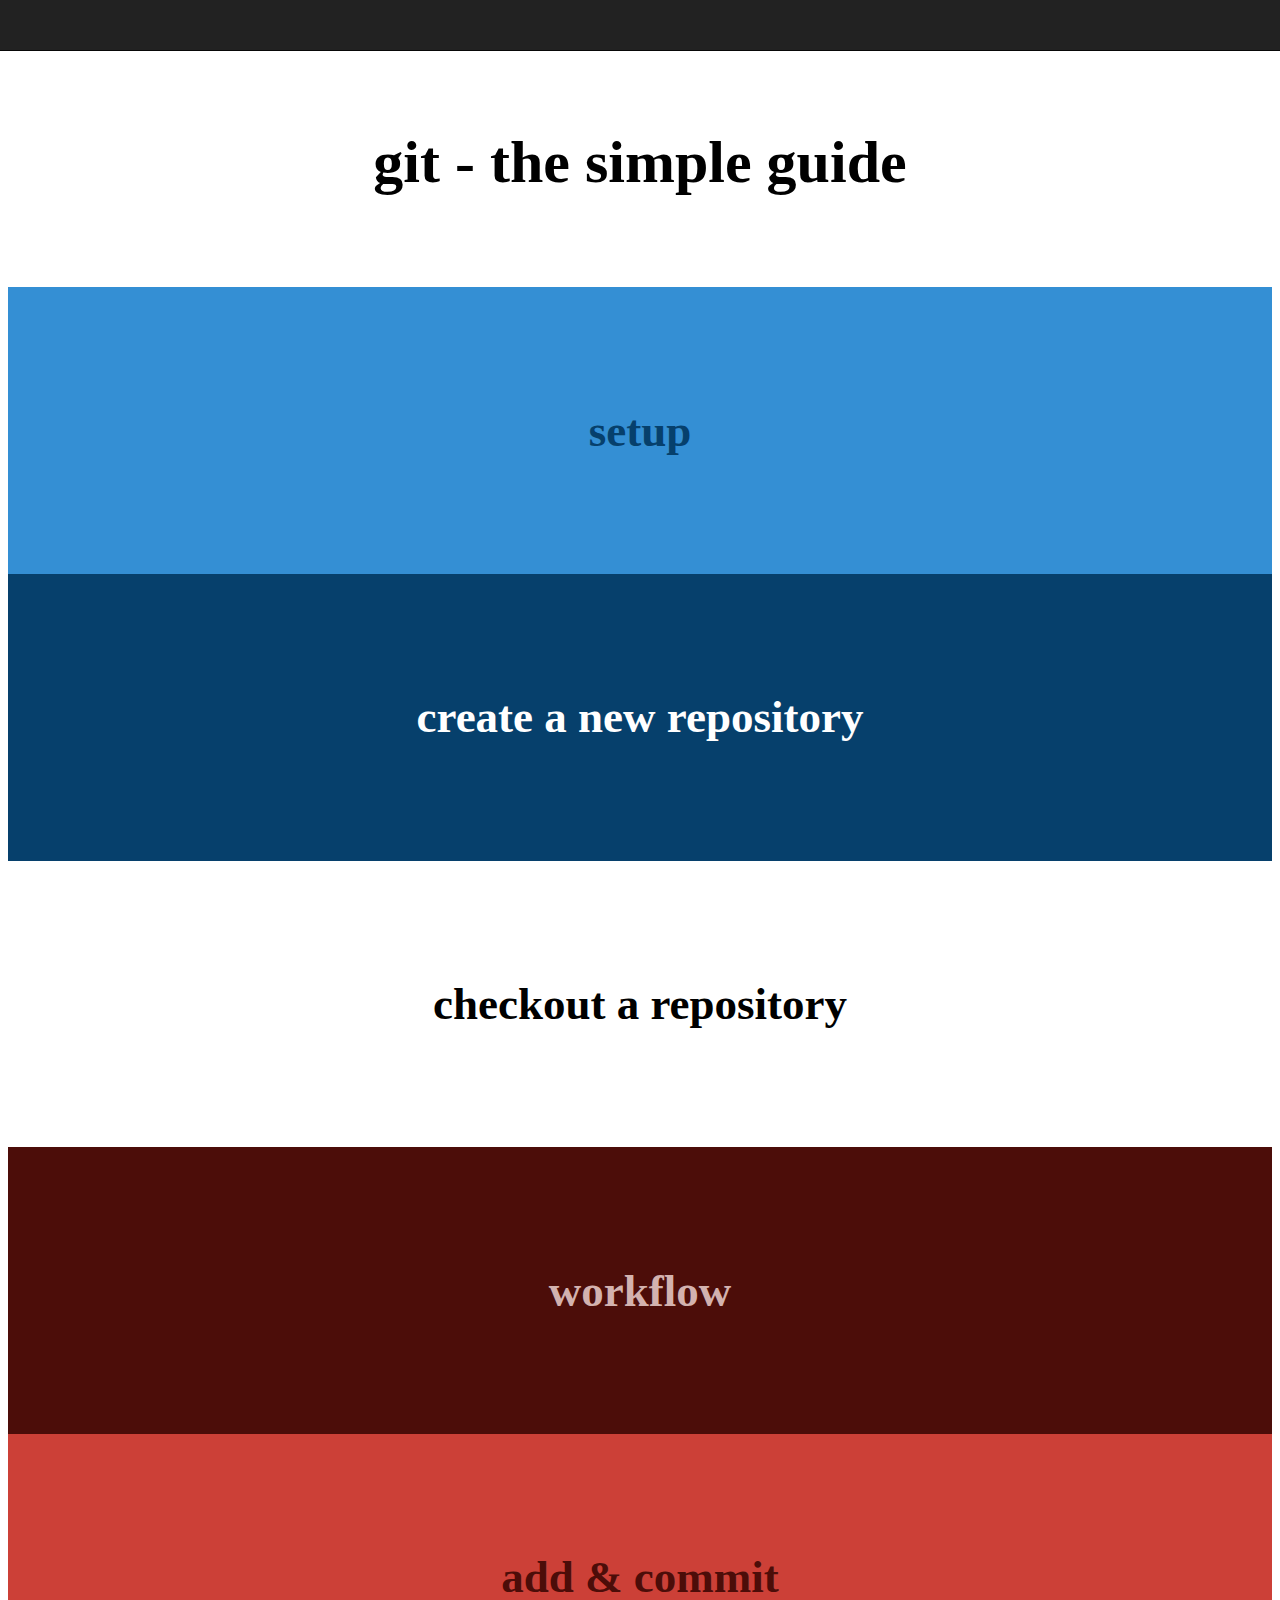
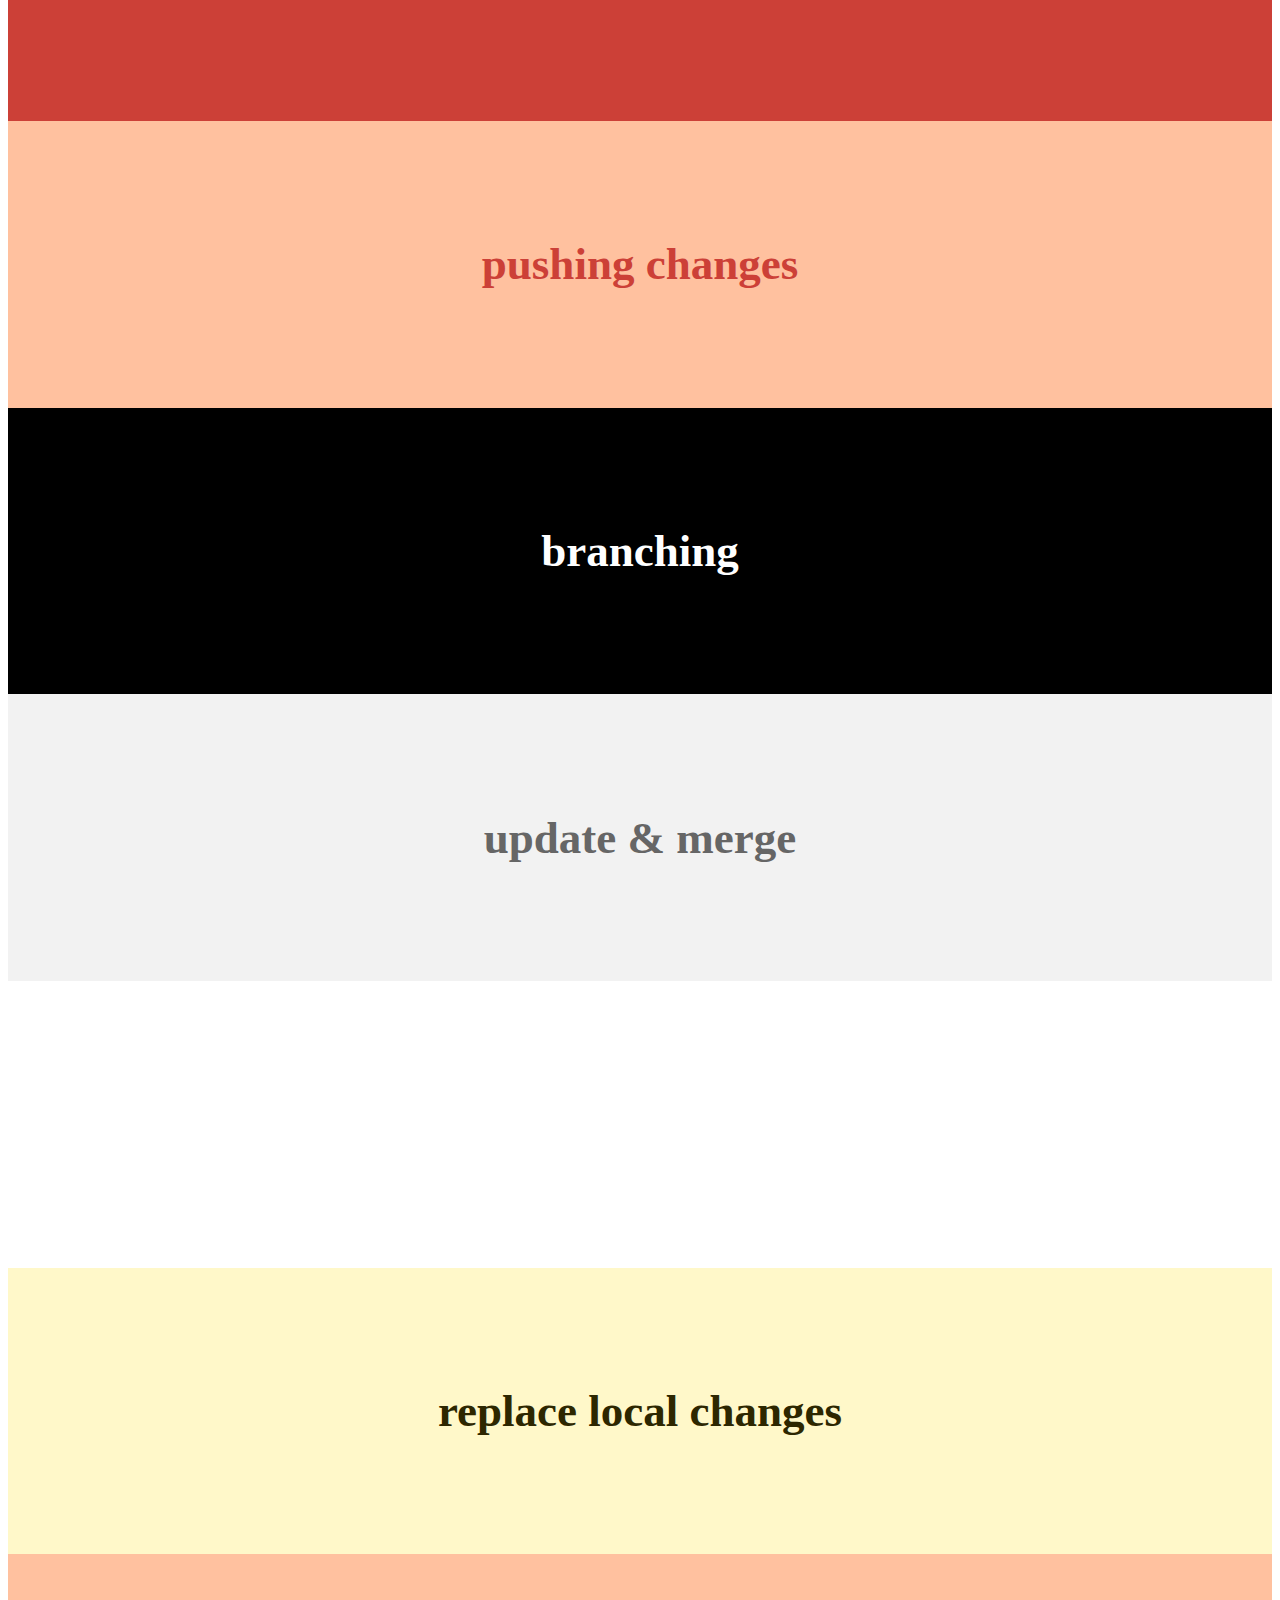
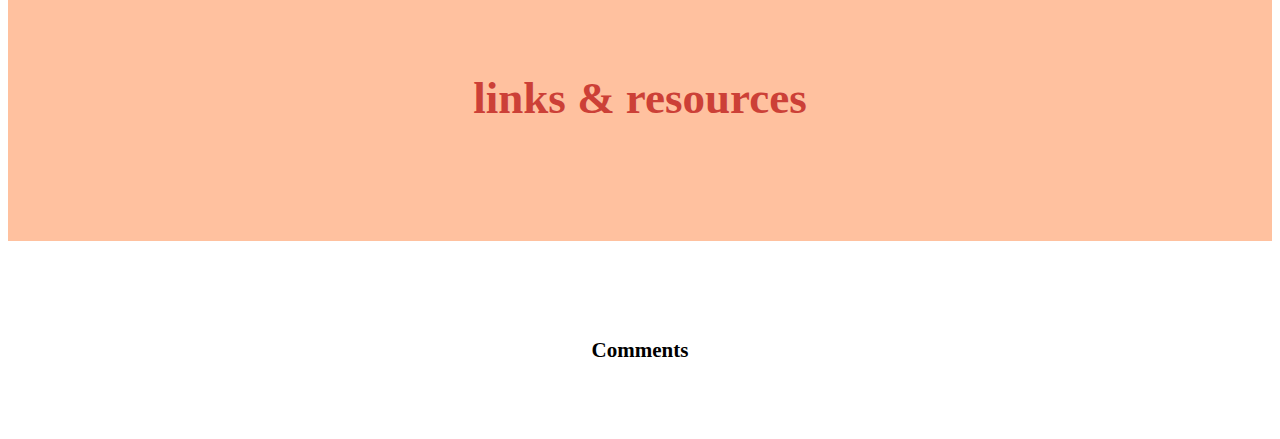
==== newTestingSite/index.html @ 1f56de05 "Made changes to files" ====
<!doctype html>
<html>
<head>
  <meta charset="utf-8">

  <style>
	body{
		font-family: Georgia, Times New Roman, Times, serif;
		font-size: 30px;
		text-align: center;
	}

	.scrollblock {
	position: relative;
	margin: 0;
	width: 100%;
    color: white;
    padding-top: 80px;
    padding-bottom: 80px;
}
.block-title { background-color: #FFF; padding-bottom: 50px; color:black; }
.block-title h2 { color: #000; }
.block-title .meta { font-size: 16px; color: #999; }
.block-title .meta a { font-size: 16px; color: #333; }
.block-setup { background-color: #348fd4; }
.block-setup h2 { color: #06406c; }
.block-setup h2 a { background: none; padding: 0; font-size: normal; }
.block-setup a { color: #FFF; font-size: 40px; font-weight: normal;font-style: normal; background-color: #06406c; padding: 10px 15px; border-radius: 10px; text-decoration: none; }
.block-setup a:hover { text-decoration: underline; }
.block-create { background-color: #06406c; }
.block-create h2 { color: #FFF; }
.block-create p { color: #FFF; }
.block-create code { background-color: #000; color: #FFF; }
.block-checkout { background-color: #FFF; }
.block-checkout h2 { color: #000; }
.block-trees { background-color: #4c0d09; }
.block-trees h2 { color: #d3b2af; }
.block-trees p { color: #d3b2af; }
.block-trees code { color: #000; background-color: white; }
.block-add { background-color: #cc4037; }
.block-add h2, .block-add p { color: #4c0d09; }
.block-remote { background-color: #ffc19f; }
.block-remote h2 { color: #cc4037; }
.block-branching { background-color: #000; }
.block-branching h2 { color: #FFF; }
.block-branching p { color: #DDD; }
.block-branching code { color: #000; background-color: white; }
.block-merging { background-color: #F2F2F2; }
.block-merging h2 { color: #666; }
.block-tagging { background-color: #F2F2F2; }
.block-tagging h2 { color: #FFF; }
.block-hints { background-color: #F2F2F2; }
.block-hints h2 { color: #FFF; }
.block-resources { background-color: #ffc19f; }
.block-resources h2 { color: #cc4037; }
.block-resources h3 { color: #7d1f19; }
.block-resources ul { list-style: disc; margin: 0; padding: 0; }
.block-resources ul li a { font-size: 24px; color: #cc4037; }
.block-tagging { background-color: #348fd4; }
.block-tagging h2 { color: #06406c; }
.block-hints { background-color: #06406c; }
.block-hints h2 { color: #FFF; }
.block-hints p { color: #FFF; }
.block-hints code { background-color: #000; color: #FFF; }
.block-checkout-replace { background-color: #fff8c9; }
.block-checkout-replace h2 { color: #2d2700; }
.block-checkout-replace p { color: #615400; }
.block-comments { background-color: #FFF; padding-bottom: 50px; font-size: 14px; color: #000; }
.block-comments h2 { color: #000; }
.block-comments h3 { font-size: 16px; }
.block-comments #disqus_thread { width: 600px; text-align: left; margin-left: auto; margin-right: auto; }



.announcement {
    margin-bottom: 40px;
}

.announcement img {
    border-radius: 4px;
}

</style>

    <link href="nav.css" rel="stylesheet">


</head>


<body>
   <div class="navbar navbar-fixed-top navbar-inverse" role="navigation">
      <div class="container">
        <div class="navbar-header">
          <button type="button" class="navbar-toggle" data-toggle="collapse" data-target=".navbar-collapse">
  
          </button>
               </ul>
        </div><!-- /.nav-collapse -->
      </div><!-- /.container -->
    </div><!-- /.navbar -->




    <div class="scrollblock block-title">
        <h1>git - the simple guide</h1>


    </div>










    <div class="scrollblock block-setup">
        <h2>setup</h2>



    </div>

    



    <div class="scrollblock block-create">
        <h2>create a new repository</h2>
  

    </div>




    




    <div class="scrollblock block-checkout">
        <h2>checkout a repository</h2>


    </div>





    




    <div class="scrollblock block-trees">
        <h2>workflow</h2>
     


    </div>
   

   








    <div class="scrollblock block-add">
        <h2>add &amp; commit</h2>


    </div>
 








    <div class="scrollblock block-remote">
        <h2>pushing changes</h2>
  


    </div>








    <div class="scrollblock block-branching">
        <h2>branching</h2>


    </div>

    






    <div class="scrollblock block-merging">
        <h2>update &amp; merge</h2>
     

    </div>



    



    <div class="scrollblock block-log">
        <h2>log</h2>



    </div>





   




    <div class="scrollblock block-checkout-replace">
        <h2>replace local changes</h2>
 

    </div>









    <div class="scrollblock block-resources">
        <h2>links & resources</h2>

    </div>









    <div class="scrollblock block-comments">
        <h2>Comments</h2>
    
    </div>


</body>

</html>
---- newTestingSite/nav.css ----
.navbar {
  position: relative;
  min-height: 50px;
  margin-bottom: 20px;
  border: 1px solid transparent;
}
@media (min-width: 768px) {
  .navbar {
    border-radius: 4px;
  }
}
@media (min-width: 768px) {
  .navbar-header {
    float: left;
  }
}
.navbar-collapse {
  max-height: 340px;
  padding-right: 15px;
  padding-left: 15px;
  overflow-x: visible;
  -webkit-overflow-scrolling: touch;
  border-top: 1px solid transparent;
  box-shadow: inset 0 1px 0 rgba(255, 255, 255, .1);
}
.navbar-collapse.in {
  overflow-y: auto;
}
@media (min-width: 768px) {
  .navbar-collapse {
    width: auto;
    border-top: 0;
    box-shadow: none;
  }
  .navbar-collapse.collapse {
    display: block !important;
    height: auto !important;
    padding-bottom: 0;
    overflow: visible !important;
  }
  .navbar-collapse.in {
    overflow-y: visible;
  }
  .navbar-fixed-top .navbar-collapse,
  .navbar-static-top .navbar-collapse,
  .navbar-fixed-bottom .navbar-collapse {
    padding-right: 0;
    padding-left: 0;
  }
}
.container > .navbar-header,
.container-fluid > .navbar-header,
.container > .navbar-collapse,
.container-fluid > .navbar-collapse {
  margin-right: -15px;
  margin-left: -15px;
}
@media (min-width: 768px) {
  .container > .navbar-header,
  .container-fluid > .navbar-header,
  .container > .navbar-collapse,
  .container-fluid > .navbar-collapse {
    margin-right: 0;
    margin-left: 0;
  }
}
.navbar-static-top {
  z-index: 1000;
  border-width: 0 0 1px;
}
@media (min-width: 768px) {
  .navbar-static-top {
    border-radius: 0;
  }
}
.navbar-fixed-top,
.navbar-fixed-bottom {
  position: fixed;
  right: 0;
  left: 0;
  z-index: 1030;
}
@media (min-width: 768px) {
  .navbar-fixed-top,
  .navbar-fixed-bottom {
    border-radius: 0;
  }
}
.navbar-fixed-top {
  top: 0;
  border-width: 0 0 1px;
}
.navbar-fixed-bottom {
  bottom: 0;
  margin-bottom: 0;
  border-width: 1px 0 0;
}
.navbar-brand {
  float: left;
  height: 50px;
  padding: 15px 15px;
  font-size: 18px;
  line-height: 20px;
}
.navbar-brand:hover,
.navbar-brand:focus {
  text-decoration: none;
}
@media (min-width: 768px) {
  .navbar > .container .navbar-brand,
  .navbar > .container-fluid .navbar-brand {
    margin-left: -15px;
  }
}
.navbar-toggle {
  position: relative;
  float: right;
  padding: 9px 10px;
  margin-top: 8px;
  margin-right: 15px;
  margin-bottom: 8px;
  background-color: transparent;
  background-image: none;
  border: 1px solid transparent;
  border-radius: 4px;
}
.navbar-toggle:focus {
  outline: none;
}
.navbar-toggle .icon-bar {
  display: block;
  width: 22px;
  height: 2px;
  border-radius: 1px;
}
.navbar-toggle .icon-bar + .icon-bar {
  margin-top: 4px;
}
@media (min-width: 768px) {
  .navbar-toggle {
    display: none;
  }
}
.navbar-nav {
  margin: 7.5px -15px;
}
.navbar-nav > li > a {
  padding-top: 10px;
  padding-bottom: 10px;
  line-height: 20px;
}
@media (max-width: 767px) {
  .navbar-nav .open .dropdown-menu {
    position: static;
    float: none;
    width: auto;
    margin-top: 0;
    background-color: transparent;
    border: 0;
    box-shadow: none;
  }
  .navbar-nav .open .dropdown-menu > li > a,
  .navbar-nav .open .dropdown-menu .dropdown-header {
    padding: 5px 15px 5px 25px;
  }
  .navbar-nav .open .dropdown-menu > li > a {
    line-height: 20px;
  }
  .navbar-nav .open .dropdown-menu > li > a:hover,
  .navbar-nav .open .dropdown-menu > li > a:focus {
    background-image: none;
  }
}
@media (min-width: 768px) {
  .navbar-nav {
    float: left;
    margin: 0;
  }
  .navbar-nav > li {
    float: left;
  }
  .navbar-nav > li > a {
    padding-top: 15px;
    padding-bottom: 15px;
  }
  .navbar-nav.navbar-right:last-child {
    margin-right: -15px;
  }
}
@media (min-width: 768px) {
  .navbar-left {
    float: left !important;
  }
  .navbar-right {
    float: right !important;
  }
}
.navbar-form {
  padding: 10px 15px;
  margin-top: 8px;
  margin-right: -15px;
  margin-bottom: 8px;
  margin-left: -15px;
  border-top: 1px solid transparent;
  border-bottom: 1px solid transparent;
  -webkit-box-shadow: inset 0 1px 0 rgba(255, 255, 255, .1), 0 1px 0 rgba(255, 255, 255, .1);
          box-shadow: inset 0 1px 0 rgba(255, 255, 255, .1), 0 1px 0 rgba(255, 255, 255, .1);
}
@media (min-width: 768px) {
  .navbar-form .form-group {
    display: inline-block;
    margin-bottom: 0;
    vertical-align: middle;
  }
  .navbar-form .form-control {
    display: inline-block;
    width: auto;
    vertical-align: middle;
  }
  .navbar-form .input-group > .form-control {
    width: 100%;
  }
  .navbar-form .control-label {
    margin-bottom: 0;
    vertical-align: middle;
  }
  .navbar-form .radio,
  .navbar-form .checkbox {
    display: inline-block;
    padding-left: 0;
    margin-top: 0;
    margin-bottom: 0;
    vertical-align: middle;
  }
  .navbar-form .radio input[type="radio"],
  .navbar-form .checkbox input[type="checkbox"] {
    float: none;
    margin-left: 0;
  }
  .navbar-form .has-feedback .form-control-feedback {
    top: 0;
  }
}
@media (max-width: 767px) {
  .navbar-form .form-group {
    margin-bottom: 5px;
  }
}
@media (min-width: 768px) {
  .navbar-form {
    width: auto;
    padding-top: 0;
    padding-bottom: 0;
    margin-right: 0;
    margin-left: 0;
    border: 0;
    -webkit-box-shadow: none;
            box-shadow: none;
  }
  .navbar-form.navbar-right:last-child {
    margin-right: -15px;
  }
}
.navbar-nav > li > .dropdown-menu {
  margin-top: 0;
  border-top-left-radius: 0;
  border-top-right-radius: 0;
}
.navbar-fixed-bottom .navbar-nav > li > .dropdown-menu {
  border-bottom-right-radius: 0;
  border-bottom-left-radius: 0;
}
.navbar-btn {
  margin-top: 8px;
  margin-bottom: 8px;
}
.navbar-btn.btn-sm {
  margin-top: 10px;
  margin-bottom: 10px;
}
.navbar-btn.btn-xs {
  margin-top: 14px;
  margin-bottom: 14px;
}
.navbar-text {
  margin-top: 15px;
  margin-bottom: 15px;
}
@media (min-width: 768px) {
  .navbar-text {
    float: left;
    margin-right: 15px;
    margin-left: 15px;
  }
  .navbar-text.navbar-right:last-child {
    margin-right: 0;
  }
}
.navbar-default {
  background-color: #f8f8f8;
  border-color: #e7e7e7;
}
.navbar-default .navbar-brand {
  color: #777;
}
.navbar-default .navbar-brand:hover,
.navbar-default .navbar-brand:focus {
  color: #5e5e5e;
  background-color: transparent;
}
.navbar-default .navbar-text {
  color: #777;
}
.navbar-default .navbar-nav > li > a {
  color: #777;
}
.navbar-default .navbar-nav > li > a:hover,
.navbar-default .navbar-nav > li > a:focus {
  color: #333;
  background-color: transparent;
}
.navbar-default .navbar-nav > .active > a,
.navbar-default .navbar-nav > .active > a:hover,
.navbar-default .navbar-nav > .active > a:focus {
  color: #555;
  background-color: #e7e7e7;
}
.navbar-default .navbar-nav > .disabled > a,
.navbar-default .navbar-nav > .disabled > a:hover,
.navbar-default .navbar-nav > .disabled > a:focus {
  color: #ccc;
  background-color: transparent;
}
.navbar-default .navbar-toggle {
  border-color: #ddd;
}
.navbar-default .navbar-toggle:hover,
.navbar-default .navbar-toggle:focus {
  background-color: #ddd;
}
.navbar-default .navbar-toggle .icon-bar {
  background-color: #888;
}
.navbar-default .navbar-collapse,
.navbar-default .navbar-form {
  border-color: #e7e7e7;
}
.navbar-default .navbar-nav > .open > a,
.navbar-default .navbar-nav > .open > a:hover,
.navbar-default .navbar-nav > .open > a:focus {
  color: #555;
  background-color: #e7e7e7;
}
@media (max-width: 767px) {
  .navbar-default .navbar-nav .open .dropdown-menu > li > a {
    color: #777;
  }
  .navbar-default .navbar-nav .open .dropdown-menu > li > a:hover,
  .navbar-default .navbar-nav .open .dropdown-menu > li > a:focus {
    color: #333;
    background-color: transparent;
  }
  .navbar-default .navbar-nav .open .dropdown-menu > .active > a,
  .navbar-default .navbar-nav .open .dropdown-menu > .active > a:hover,
  .navbar-default .navbar-nav .open .dropdown-menu > .active > a:focus {
    color: #555;
    background-color: #e7e7e7;
  }
  .navbar-default .navbar-nav .open .dropdown-menu > .disabled > a,
  .navbar-default .navbar-nav .open .dropdown-menu > .disabled > a:hover,
  .navbar-default .navbar-nav .open .dropdown-menu > .disabled > a:focus {
    color: #ccc;
    background-color: transparent;
  }
}
.navbar-default .navbar-link {
  color: #777;
}
.navbar-default .navbar-link:hover {
  color: #333;
}
.navbar-inverse {
  background-color: #222;
  border-color: #080808;
}
.navbar-inverse .navbar-brand {
  color: #999;
}
.navbar-inverse .navbar-brand:hover,
.navbar-inverse .navbar-brand:focus {
  color: #fff;
  background-color: transparent;
}
.navbar-inverse .navbar-text {
  color: #999;
}
.navbar-inverse .navbar-nav > li > a {
  color: #999;
}
.navbar-inverse .navbar-nav > li > a:hover,
.navbar-inverse .navbar-nav > li > a:focus {
  color: #fff;
  background-color: transparent;
}
.navbar-inverse .navbar-nav > .active > a,
.navbar-inverse .navbar-nav > .active > a:hover,
.navbar-inverse .navbar-nav > .active > a:focus {
  color: #fff;
  background-color: #080808;
}
.navbar-inverse .navbar-nav > .disabled > a,
.navbar-inverse .navbar-nav > .disabled > a:hover,
.navbar-inverse .navbar-nav > .disabled > a:focus {
  color: #444;
  background-color: transparent;
}
.navbar-inverse .navbar-toggle {
  border-color: #333;
}
.navbar-inverse .navbar-toggle:hover,
.navbar-inverse .navbar-toggle:focus {
  background-color: #333;
}
.navbar-inverse .navbar-toggle .icon-bar {
  background-color: #fff;
}
.navbar-inverse .navbar-collapse,
.navbar-inverse .navbar-form {
  border-color: #101010;
}
.navbar-inverse .navbar-nav > .open > a,
.navbar-inverse .navbar-nav > .open > a:hover,
.navbar-inverse .navbar-nav > .open > a:focus {
  color: #fff;
  background-color: #080808;
}
@media (max-width: 767px) {
  .navbar-inverse .navbar-nav .open .dropdown-menu > .dropdown-header {
    border-color: #080808;
  }
  .navbar-inverse .navbar-nav .open .dropdown-menu .divider {
    background-color: #080808;
  }
  .navbar-inverse .navbar-nav .open .dropdown-menu > li > a {
    color: #999;
  }
  .navbar-inverse .navbar-nav .open .dropdown-menu > li > a:hover,
  .navbar-inverse .navbar-nav .open .dropdown-menu > li > a:focus {
    color: #fff;
    background-color: transparent;
  }
  .navbar-inverse .navbar-nav .open .dropdown-menu > .active > a,
  .navbar-inverse .navbar-nav .open .dropdown-menu > .active > a:hover,
  .navbar-inverse .navbar-nav .open .dropdown-menu > .active > a:focus {
    color: #fff;
    background-color: #080808;
  }
  .navbar-inverse .navbar-nav .open .dropdown-menu > .disabled > a,
  .navbar-inverse .navbar-nav .open .dropdown-menu > .disabled > a:hover,
  .navbar-inverse .navbar-nav .open .dropdown-menu > .disabled > a:focus {
    color: #444;
    background-color: transparent;
  }
}
.navbar-inverse .navbar-link {
  color: #999;
}
.navbar-inverse .navbar-link:hover {
  color: #fff;
}.navbar-fixed-bottom .dropdown .caret {
  content: "";
  border-top: 0;
  border-bottom: 4px solid;
}
.dropup .dropdown-menu,
.navbar-fixed-bottom .dropdown .dropdown-menu {
  top: auto;
  bottom: 100%;
  margin-bottom: 1px;
}
@media (min-width: 768px) {
  .navbar-right .dropdown-menu {
    right: 0;
    left: auto;
  }
  .navbar-right .dropdown-menu-left {
    right: auto;
    left: 0;
  }
}
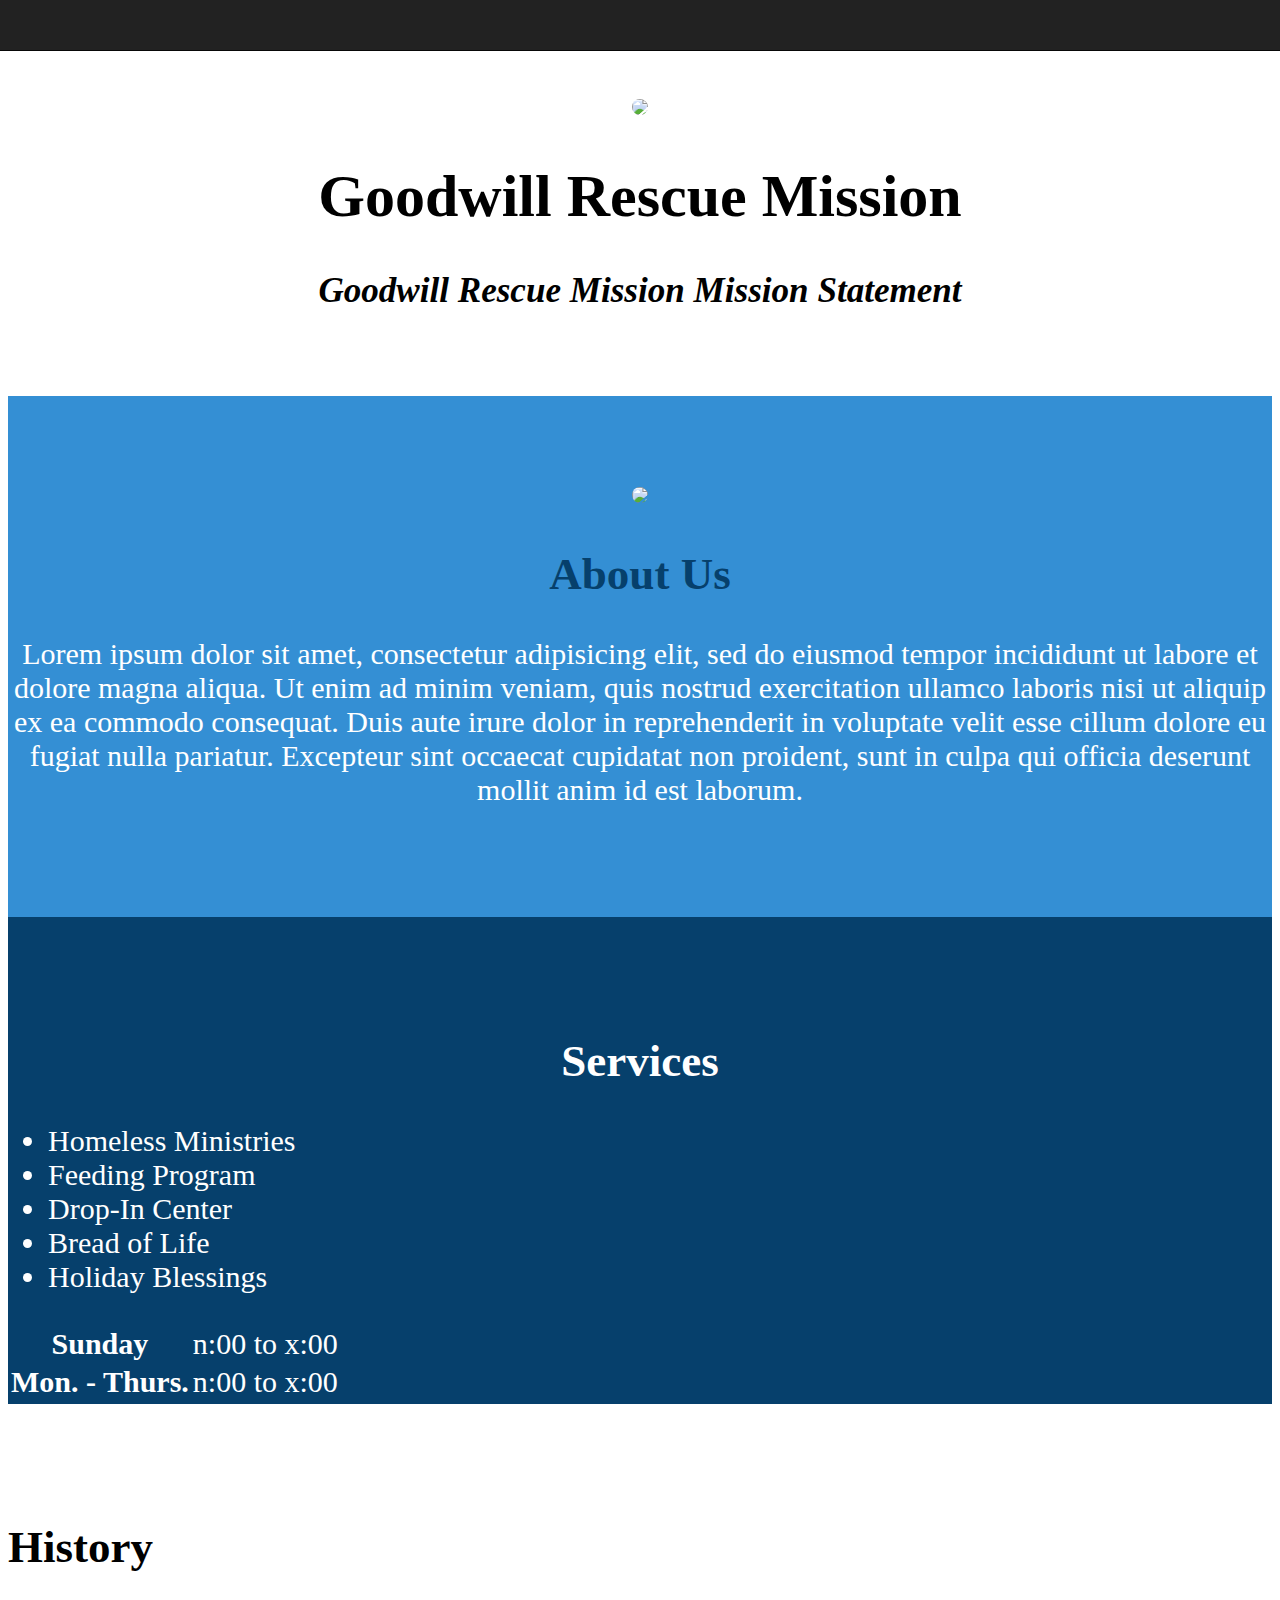
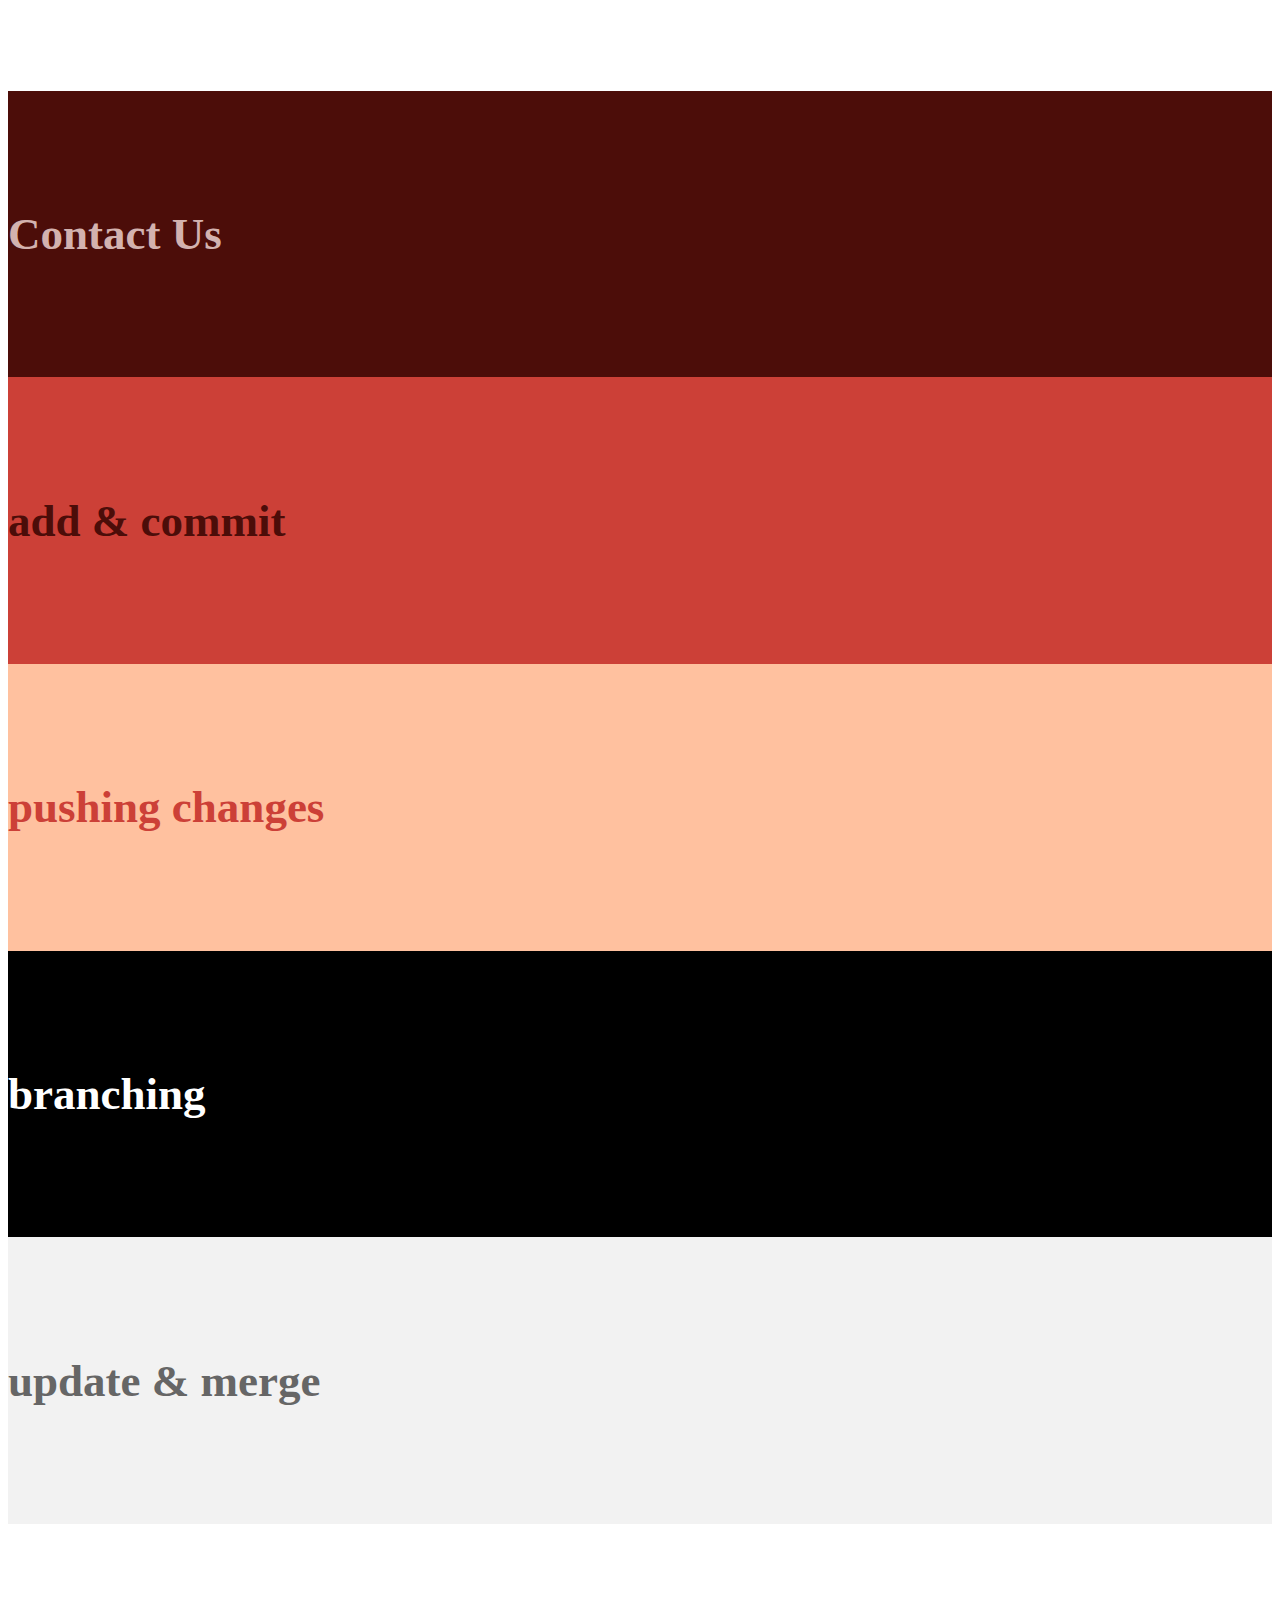
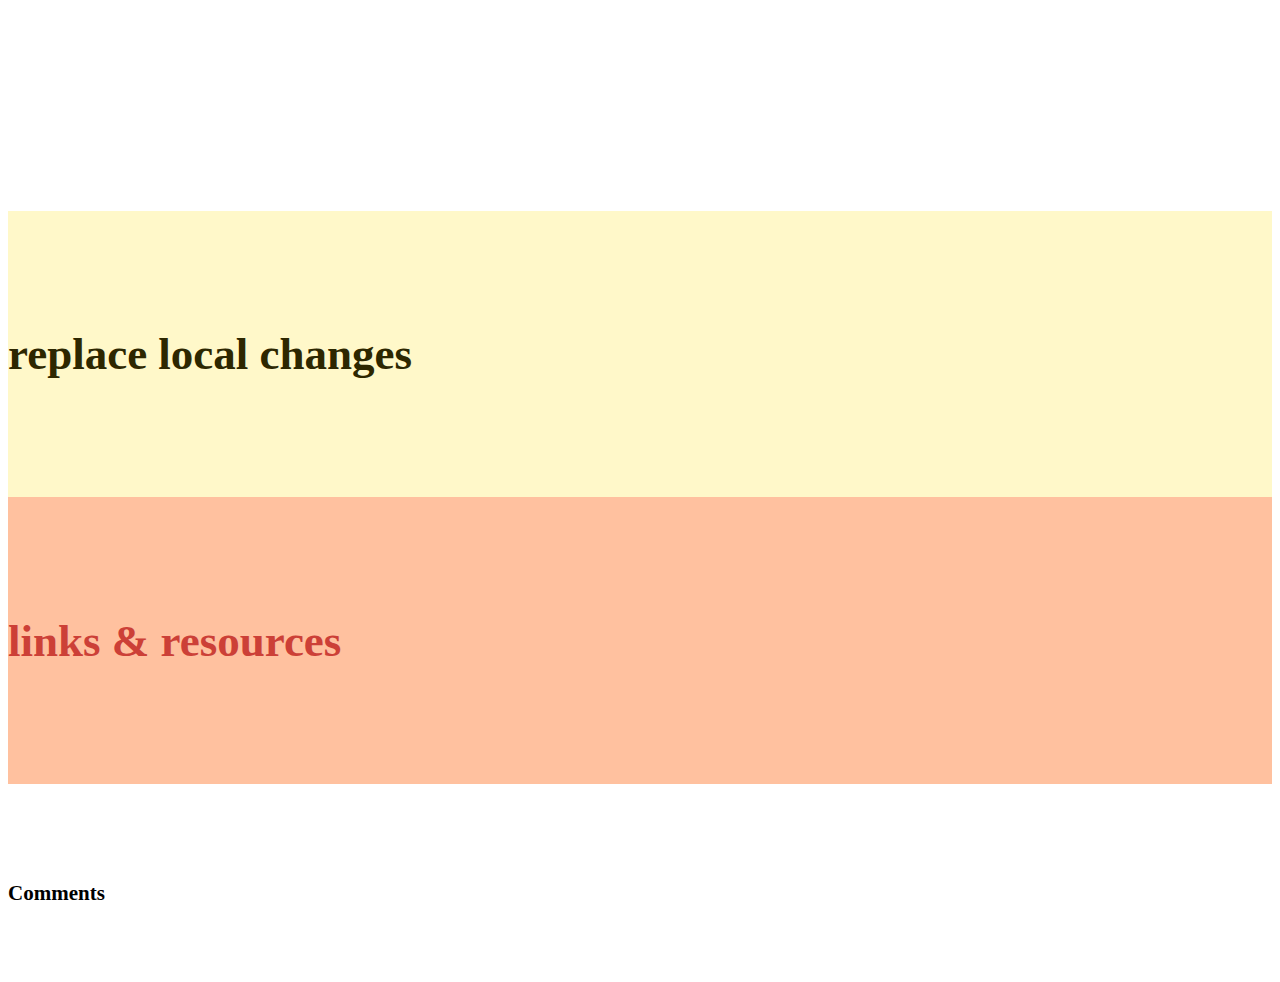
==== commit fbc47f17: "final changes for August 6th at the CECC" ====
--- a/newTestingSite/index.html
+++ b/newTestingSite/index.html
@@ -1,13 +1,17 @@
 <!doctype html>
+
 <html>
+
 <head>
+
   <meta charset="utf-8">
 
   <style>
+
 	body{
 		font-family: Georgia, Times New Roman, Times, serif;
 		font-size: 30px;
-		text-align: center;
+		/*text-align: center;*/
 	}
 
 	.scrollblock {
@@ -18,19 +22,23 @@
     padding-top: 80px;
     padding-bottom: 80px;
 }
-.block-title { background-color: #FFF; padding-bottom: 50px; color:black; }
+
+.block-title { background-color: #FFF; padding-bottom: 50px; color:black; text-align: center;}
 .block-title h2 { color: #000; }
 .block-title .meta { font-size: 16px; color: #999; }
 .block-title .meta a { font-size: 16px; color: #333; }
-.block-setup { background-color: #348fd4; }
+.block-title img {border-radius: 100%;}
+.block-setup { background-color: #348fd4; text-align: center}
 .block-setup h2 { color: #06406c; }
 .block-setup h2 a { background: none; padding: 0; font-size: normal; }
 .block-setup a { color: #FFF; font-size: 40px; font-weight: normal;font-style: normal; background-color: #06406c; padding: 10px 15px; border-radius: 10px; text-decoration: none; }
 .block-setup a:hover { text-decoration: underline; }
+.block-setup img {border-radius: 100%}
 .block-create { background-color: #06406c; }
-.block-create h2 { color: #FFF; }
-.block-create p { color: #FFF; }
-.block-create code { background-color: #000; color: #FFF; }
+.block-create h2 { color: #FFF; text-align: center;}
+.block-create p { color: #FFF; text-align: left;}
+.block-create code { background-color: #000; color: #FFF;}
+.block-create table {float: right; position: absolute; margin-left: auto;}
 .block-checkout { background-color: #FFF; }
 .block-checkout h2 { color: #000; }
 .block-trees { background-color: #4c0d09; }
@@ -89,23 +97,35 @@
 
 
 <body>
+
    <div class="navbar navbar-fixed-top navbar-inverse" role="navigation">
+
       <div class="container">
+
         <div class="navbar-header">
+
           <button type="button" class="navbar-toggle" data-toggle="collapse" data-target=".navbar-collapse">
   
           </button>
+
                </ul>
+
         </div><!-- /.nav-collapse -->
+  
       </div><!-- /.container -->
+  
     </div><!-- /.navbar -->
 
 
 
 
     <div class="scrollblock block-title">
-        <h1>git - the simple guide</h1>
-
+
+        <img src="http://placehold.it/210X210" />
+
+        <h1>Goodwill Rescue Mission</h1>
+
+        <h3><em>Goodwill Rescue Mission Mission Statement</em></h3>
 
     </div>
 
@@ -119,9 +139,17 @@
 
 
     <div class="scrollblock block-setup">
-        <h2>setup</h2>
-
-
+
+        <img src="http://placehold.it/200X200" />
+        
+        <h2>About Us</h2>
+
+        <p>Lorem ipsum dolor sit amet, consectetur adipisicing elit, sed do eiusmod
+        tempor incididunt ut labore et dolore magna aliqua. Ut enim ad minim veniam,
+        quis nostrud exercitation ullamco laboris nisi ut aliquip ex ea commodo
+        consequat. Duis aute irure dolor in reprehenderit in voluptate velit esse
+        cillum dolore eu fugiat nulla pariatur. Excepteur sint occaecat cupidatat non
+        proident, sunt in culpa qui officia deserunt mollit anim id est laborum.</p>
 
     </div>
 
@@ -130,8 +158,59 @@
 
 
     <div class="scrollblock block-create">
-        <h2>create a new repository</h2>
-  
+        
+        <h2>Services</h2>
+        
+        <ul>
+
+            <li>Homeless Ministries</li>
+
+            <li>Feeding Program</li>
+
+            <li>Drop-In Center</li>
+
+            <li>Bread of Life</li>
+
+            <li>Holiday Blessings</li>
+
+        </ul> 
+
+      <table>
+
+        <tr>
+
+          <th>Sunday</th>
+
+          <td>n:00 to x:00</td>
+
+        </tr>
+
+        <tr>
+
+          <th>Mon. - Thurs.</th>
+
+          <td>n:00 to x:00</td>
+
+        </tr>
+
+        <tr>
+
+          <th>Friday</th>
+
+          <td>n:00 to x:00</td>
+
+        </tr>
+
+        <tr>
+
+          <th>Saturday</th>
+
+          <td>n:00 to x:00</td>
+
+        </tr>
+
+      </table>
+
 
     </div>
 
@@ -144,7 +223,7 @@
 
 
     <div class="scrollblock block-checkout">
-        <h2>checkout a repository</h2>
+        <h2>History</h2>
 
 
     </div>
@@ -159,7 +238,7 @@
 
 
     <div class="scrollblock block-trees">
-        <h2>workflow</h2>
+        <h2>Contact Us</h2>
      
 
 
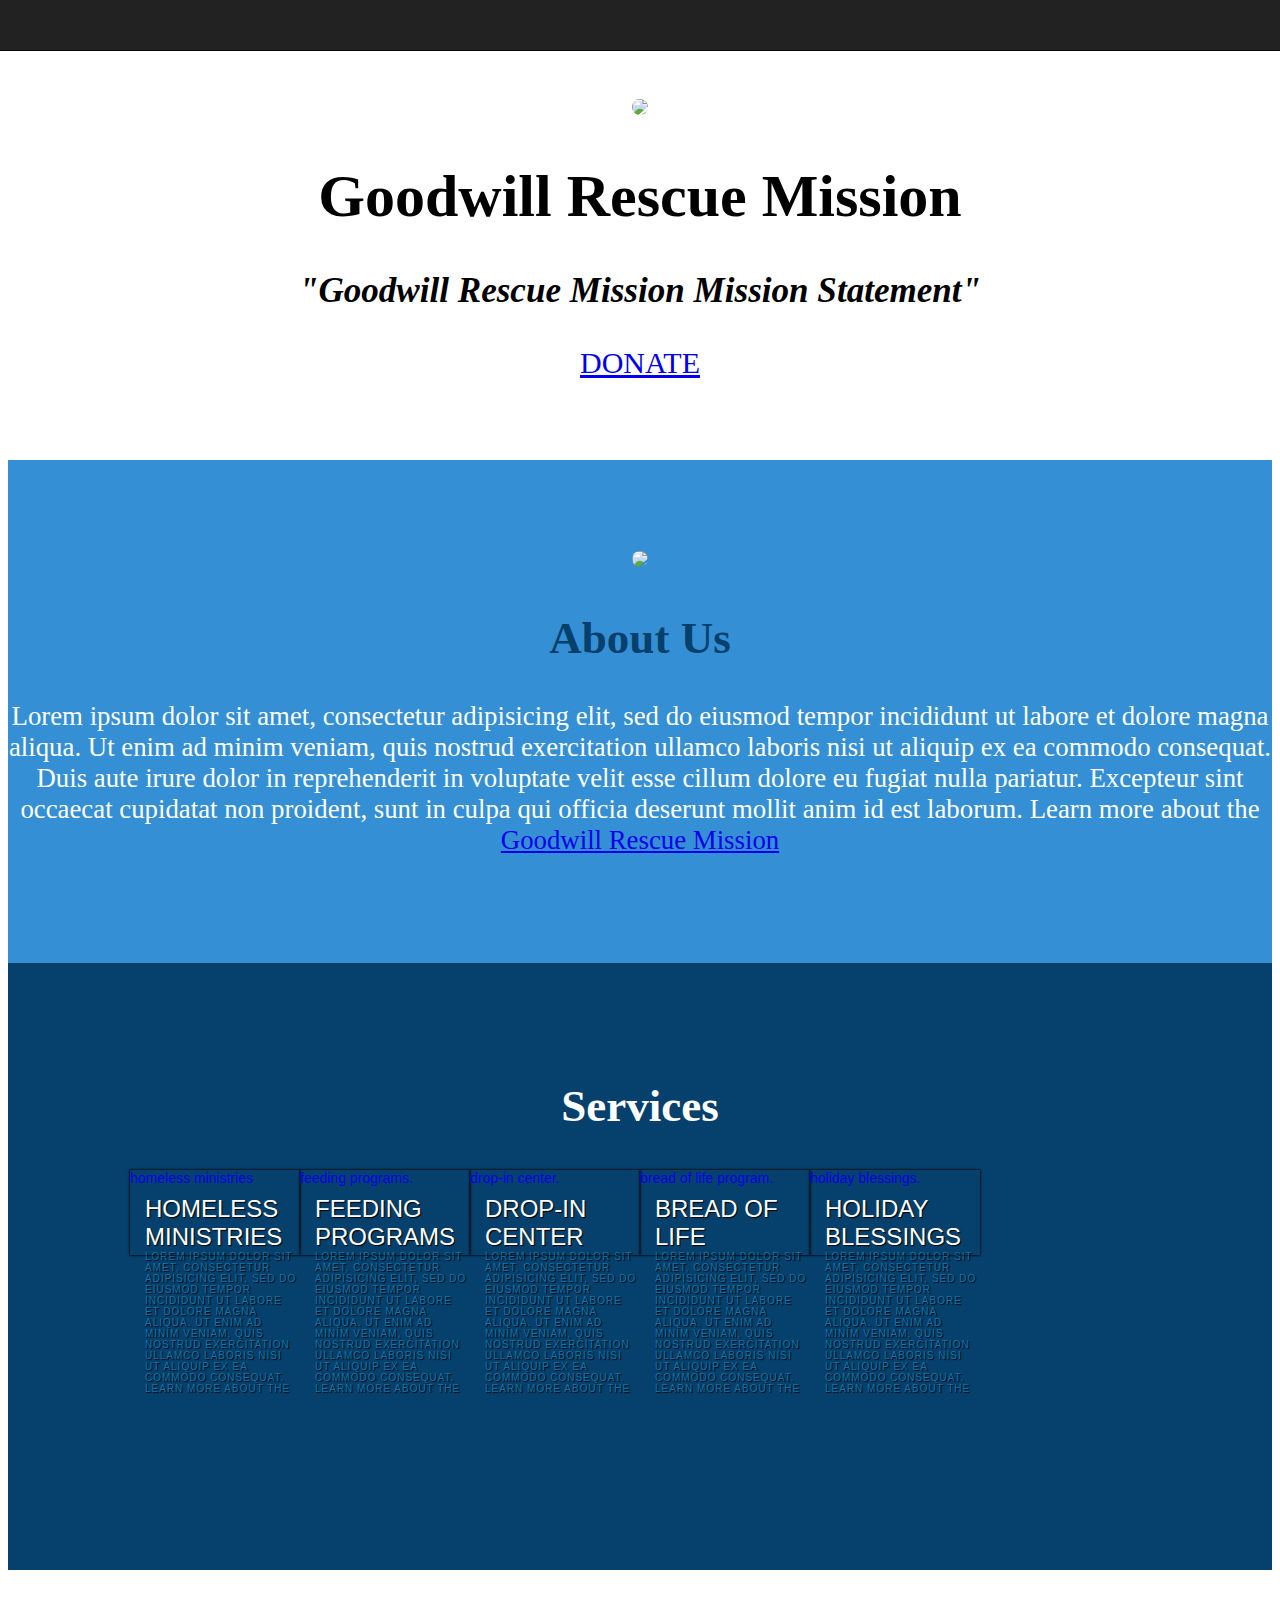
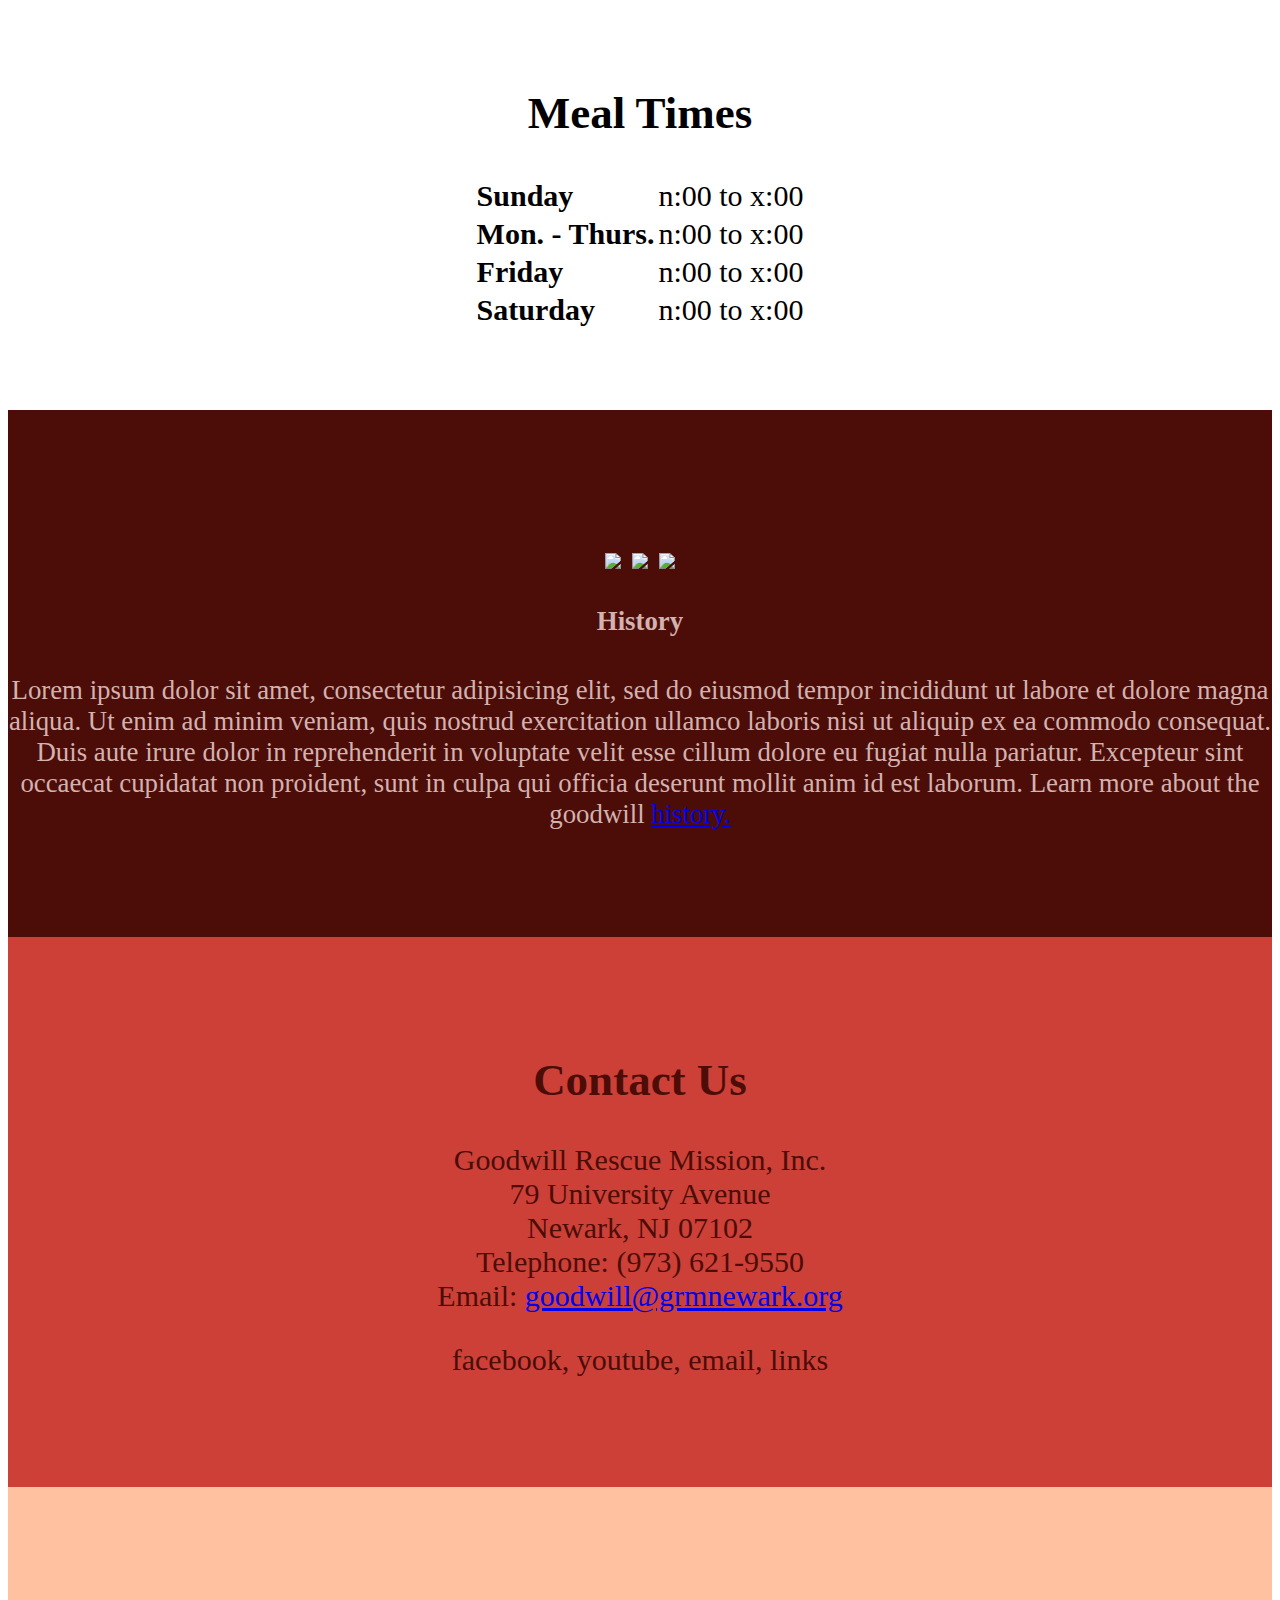
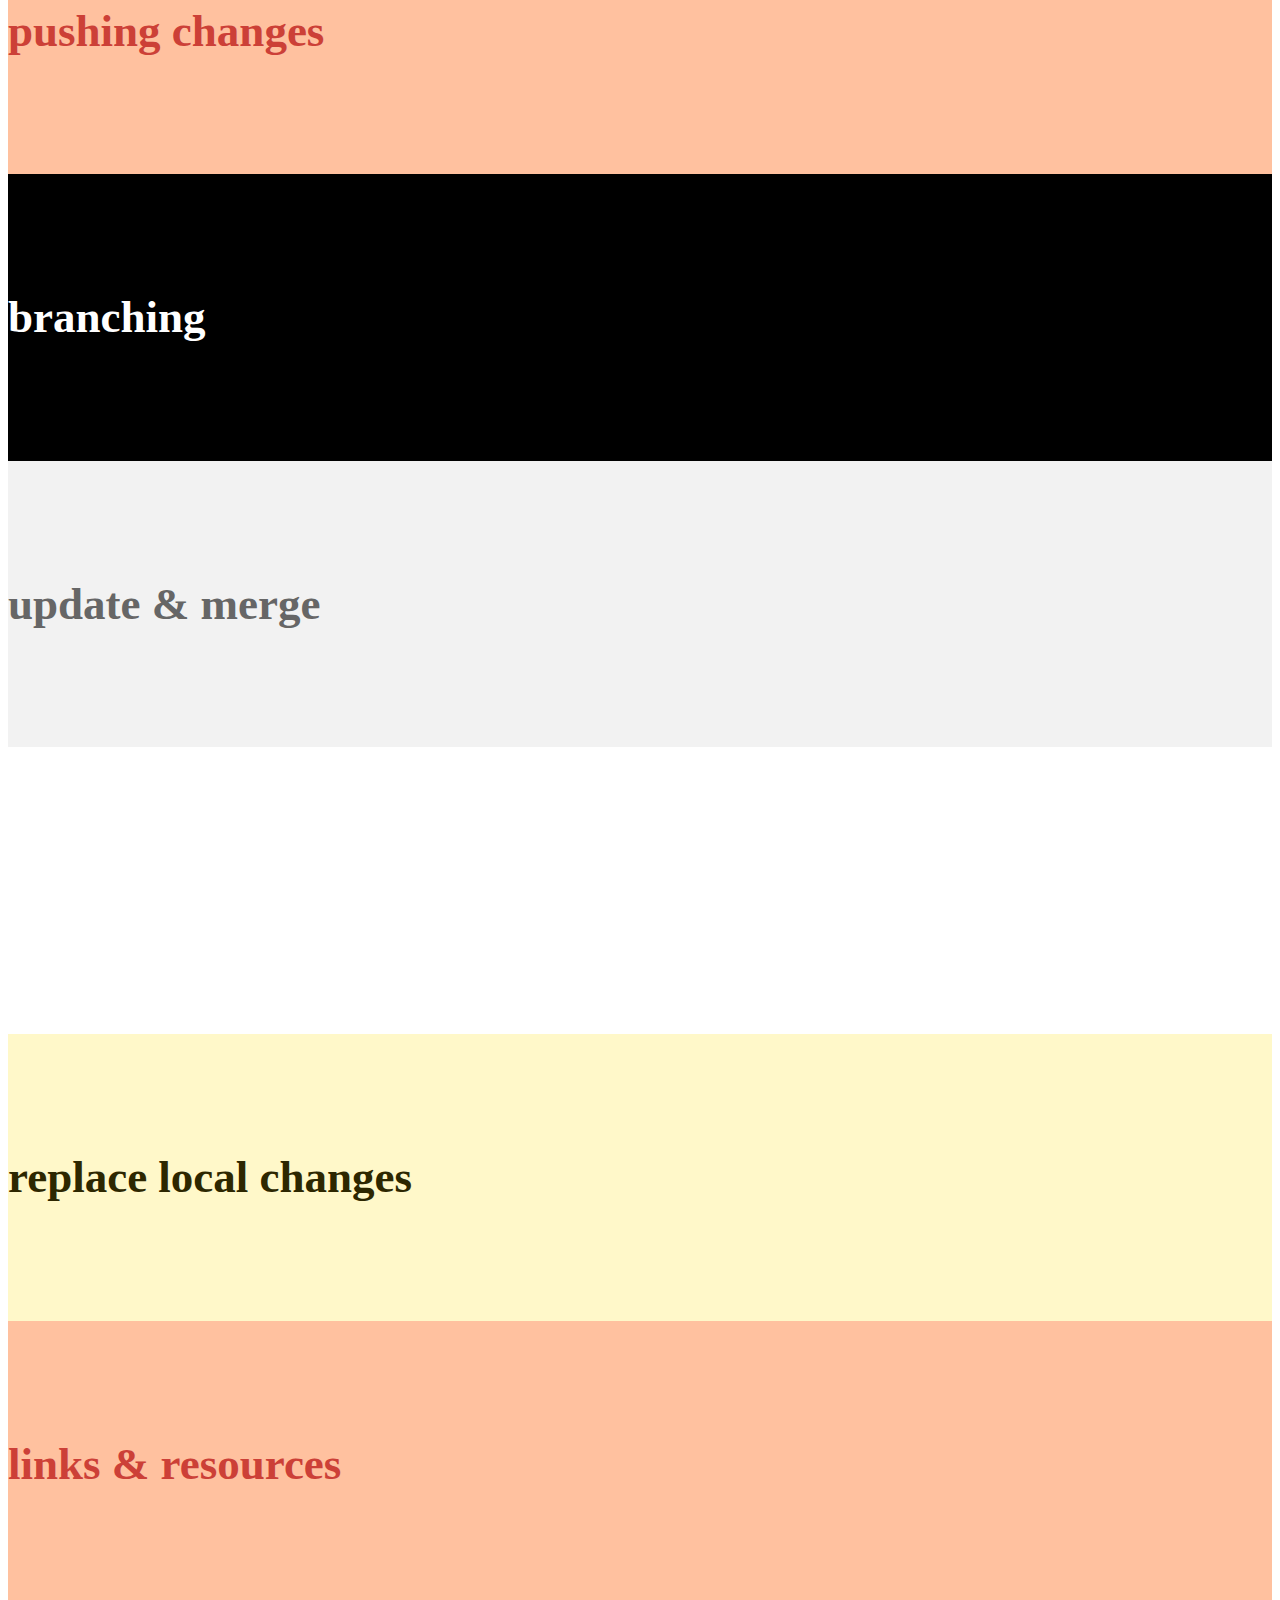
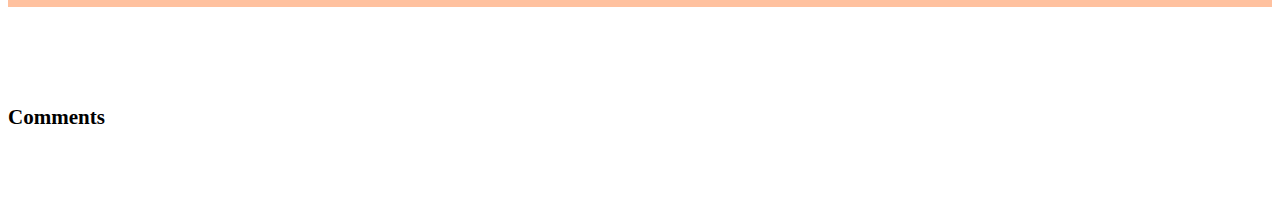
==== commit cb9e6518: "Updated files for August 7th." ====
--- a/newTestingSite/index.html
+++ b/newTestingSite/index.html
@@ -5,6 +5,7 @@
 <head>
 
   <meta charset="utf-8">
+        <link rel="stylesheet" href="style.css" type="text/css" media="screen"/>
 
   <style>
 
@@ -24,44 +25,227 @@
 }
 
 .block-title { background-color: #FFF; padding-bottom: 50px; color:black; text-align: center;}
+
 .block-title h2 { color: #000; }
+
 .block-title .meta { font-size: 16px; color: #999; }
+
 .block-title .meta a { font-size: 16px; color: #333; }
+
 .block-title img {border-radius: 100%;}
+
 .block-setup { background-color: #348fd4; text-align: center}
+
 .block-setup h2 { color: #06406c; }
-.block-setup h2 a { background: none; padding: 0; font-size: normal; }
-.block-setup a { color: #FFF; font-size: 40px; font-weight: normal;font-style: normal; background-color: #06406c; padding: 10px 15px; border-radius: 10px; text-decoration: none; }
-.block-setup a:hover { text-decoration: underline; }
+
+.block-setup p {font-size: 26.8px;}
+
+/*.block-setup h2 a { background: none; padding: 0; font-size: normal; }*/
+
+/*.block-setup a { color: #FFF; font-size: 40px; font-weight: normal;font-style: normal; background-color: #06406c; padding: 10px 15px; border-radius: 10px; text-decoration: none; }*/
+
+/*.block-setup a:hover { text-decoration: underline; }*/
+
 .block-setup img {border-radius: 100%}
-.block-create { background-color: #06406c; }
+
+.block-create { background-color: #06406c; padding-bottom: 400px;}
+
 .block-create h2 { color: #FFF; text-align: center;}
+
 .block-create p { color: #FFF; text-align: left;}
+
 .block-create code { background-color: #000; color: #FFF;}
-.block-create table {float: right; position: absolute; margin-left: auto;}
+
+ul.sdt_menu{
+    margin:0;
+    padding:0;
+    list-style: none;
+    font-family:"Myriad Pro", "Trebuchet MS", sans-serif;
+    font-size:14px;
+    width:1020px;
+    margin-right: auto;
+    margin-left: auto;
+}
+
+ul.sdt_menu a{
+    text-decoration:none;
+    outline:none;
+}
+
+ul.sdt_menu li{
+    float:left;
+    width:170px;
+    height:85px;
+    position:relative;
+    cursor:pointer;
+}
+
+ul.sdt_menu li > a{
+    position:absolute;
+    top:0px;
+    left:0px;
+    width:170px;
+    height:85px;
+    z-index:12;
+    background:transparent url(../images/overlay.png) no-repeat bottom right;
+    -moz-box-shadow:0px 0px 2px #000;
+    -webkit-box-shadow:0px 0px 2px #000;
+    box-shadow:0px 0px 2px #000;
+}
+
+ul.sdt_menu li a img{
+    border:none;
+    position:absolute;
+    width:0px;
+    height:0px;
+    bottom:0px;
+    left:85px;
+    z-index:100;
+    -moz-box-shadow:0px 0px 4px #000;
+    -webkit-box-shadow:0px 0px 4px #000;
+    box-shadow:0px 0px 4px #000;
+}
+
+ul.sdt_menu li span.sdt_wrap{
+    position:absolute;
+    top:25px;
+    left:0px;
+    width:170px;
+    height:60px;
+    z-index:15;
+}
+
+ul.sdt_menu li span.sdt_active{
+    position:absolute;
+    background:#111;
+    top:85px;
+    width:170px;
+    height:0px;
+    left:0px;
+    z-index:14;
+    -moz-box-shadow:0px 0px 4px #000 inset;
+    -webkit-box-shadow:0px 0px 4px #000 inset;
+    box-shadow:0px 0px 4px #000 inset;
+}
+
+ul.sdt_menu li span span.sdt_link,
+ul.sdt_menu li span span.sdt_descr,
+ul.sdt_menu li div.sdt_box a{
+    margin-left:15px;
+    text-transform:uppercase;
+    text-shadow:1px 1px 1px #000;
+}
+
+ul.sdt_menu li span span.sdt_link{
+    color:#fff;
+    font-size:24px;
+    float:left;
+    clear:both;
+}
+ul.sdt_menu li span span.sdt_descr{
+    color:#0B75AF;
+    float:left;
+    clear:both;
+    width:155px;
+    font-size:10px;
+    letter-spacing:1px;
+}
+
+ul.sdt_menu li span span.sdt_descr a {clear: both; float: left;}
+
+ul.sdt_menu li div.sdt_box{
+    display:block;
+    position:absolute;
+    width:170px;
+    overflow: hidden;
+    height:170px;
+    top:85px;
+    left:0px;
+    display:none;
+    background:#000;
+}
+ul.sdt_menu li div.sdt_box a{
+    float:left;
+    clear:both;
+    line-height:30px;
+    color:#0B75AF;
+}
+
+
+ul.sdt_menu li div.sdt_box a:first-child{
+    margin-top:15px;
+}
+ul.sdt_menu li div.sdt_box a:hover{
+    color:#fff;
+}
+
+
+
+/*.services {background-color: #005555; padding: 0px; margin: 0px; list-style: none; height: 50px; text-decoration: none;}
+
+.services li {float: left;}
+
+.services li a {padding: 9px 30px; display: block; color: #FFF; text-decoration: none; font-family: arial, verdana, 'sans-serif'; font-size: 24px;}*/
+
+        /*Sub Menu */
+
+/*.services ul {position: absolute; left: -9999px; top: -9999px; list-style: none;}
+
+.services li:hover {position: relative; background-color: #5FD367;}
+
+.services li:hover ul {left: 0px; top: 30px; background-color: #5FD367; padding: 0px;}
+
+.services li:hover ul li a {padding: 10px; display: block; width: 200px; text-indent: 16px; background-color: #5FD367;}
+.services li:hover ul li a:hover {background-color: #005555;}*/
+
 .block-checkout { background-color: #FFF; }
-.block-checkout h2 { color: #000; }
+
+.block-checkout h2 { color: #000; text-align: center;}
+
+.block-checkout table {color: #000; margin-right: auto; margin-left: auto; text-align: left;}
+
 .block-trees { background-color: #4c0d09; }
-.block-trees h2 { color: #d3b2af; }
-.block-trees p { color: #d3b2af; }
+
+.block-trees h2 { color: #d3b2af; text-align: center;}
+
+.block-trees p { color: #d3b2af; text-align: center; font-size: 26.8px;}
+
 .block-trees code { color: #000; background-color: white; }
+
 .block-add { background-color: #cc4037; }
-.block-add h2, .block-add p { color: #4c0d09; }
+
+.block-add h2, .block-add p { color: #4c0d09; text-align: center;}
+
 .block-remote { background-color: #ffc19f; }
+
 .block-remote h2 { color: #cc4037; }
+
 .block-branching { background-color: #000; }
+
 .block-branching h2 { color: #FFF; }
+
 .block-branching p { color: #DDD; }
+
 .block-branching code { color: #000; background-color: white; }
+
 .block-merging { background-color: #F2F2F2; }
+
 .block-merging h2 { color: #666; }
+
 .block-tagging { background-color: #F2F2F2; }
+
 .block-tagging h2 { color: #FFF; }
+
 .block-hints { background-color: #F2F2F2; }
+
 .block-hints h2 { color: #FFF; }
+
 .block-resources { background-color: #ffc19f; }
+
 .block-resources h2 { color: #cc4037; }
+
 .block-resources h3 { color: #7d1f19; }
+
 .block-resources ul { list-style: disc; margin: 0; padding: 0; }
 .block-resources ul li a { font-size: 24px; color: #cc4037; }
 .block-tagging { background-color: #348fd4; }
@@ -90,6 +274,12 @@
 
 </style>
 
+
+
+
+
+
+
     <link href="nav.css" rel="stylesheet">
 
 
@@ -107,8 +297,6 @@
           <button type="button" class="navbar-toggle" data-toggle="collapse" data-target=".navbar-collapse">
   
           </button>
-
-               </ul>
 
         </div><!-- /.nav-collapse -->
   
@@ -125,7 +313,9 @@
 
         <h1>Goodwill Rescue Mission</h1>
 
-        <h3><em>Goodwill Rescue Mission Mission Statement</em></h3>
+        <h3><em>"Goodwill Rescue Mission Mission Statement"</em></h3>
+
+        <p><a href="http://www.grmnewark.org/donate.asp">DONATE</a></p>
 
     </div>
 
@@ -149,7 +339,7 @@
         quis nostrud exercitation ullamco laboris nisi ut aliquip ex ea commodo
         consequat. Duis aute irure dolor in reprehenderit in voluptate velit esse
         cillum dolore eu fugiat nulla pariatur. Excepteur sint occaecat cupidatat non
-        proident, sunt in culpa qui officia deserunt mollit anim id est laborum.</p>
+        proident, sunt in culpa qui officia deserunt mollit anim id est laborum. Learn more about the <a href="http://www.grmnewark.org/aboutus.asp">Goodwill Rescue Mission</a></p>
 
     </div>
 
@@ -161,6 +351,8 @@
         
         <h2>Services</h2>
         
+        <!--List of all the services:
+
         <ul>
 
             <li>Homeless Ministries</li>
@@ -173,9 +365,107 @@
 
             <li>Holiday Blessings</li>
 
-        </ul> 
-
-      <table>
+        </ul>-->
+
+            <ul id="sdt_menu" class="sdt_menu">
+                <li>
+                    <a href="#">
+                        <img src="http://placehold.it/170X170" />
+                        <span class="sdt_active"></span>
+                        <span class="sdt_wrap">
+                            <span class="sdt_link">Homeless Ministries</span>
+                            <span class="sdt_descr">Lorem ipsum dolor sit amet, consectetur adipisicing elit, sed do eiusmod
+                            tempor incididunt ut labore et dolore magna aliqua. Ut enim ad minim veniam,
+                            quis nostrud exercitation ullamco laboris nisi ut aliquip ex ea commodo
+                            consequat. Learn more about the <a href="http://www.grmnewark.org/programs/emergency.asp">homeless ministries</a></span>
+                        </span>
+                    </a>
+                </li>
+                <li>
+                    <a href="#">
+                        <img src="http://placehold.it/170X170" />
+                        <span class="sdt_active"></span>
+                        <span class="sdt_wrap">
+                            <span class="sdt_link">Feeding Programs</span>
+                            <span class="sdt_descr">Lorem ipsum dolor sit amet, consectetur adipisicing elit, sed do eiusmod
+                            tempor incididunt ut labore et dolore magna aliqua. Ut enim ad minim veniam,
+                            quis nostrud exercitation ullamco laboris nisi ut aliquip ex ea commodo
+                            consequat. Learn more about the <a href="http://www.grmnewark.org/programs/emergency.asp">feeding programs.</a></span>
+                        </span>
+                    </a>
+                    <div class="sdt_box">
+                            <a href="#">Websites</a>
+                            <a href="#">Illustrations</a>
+                            <a href="#">Photography</a>
+                    </div>
+                </li>
+                <li>
+                    <a href="#">
+                        <img src="http://placehold.it/170X170" />
+                        <span class="sdt_active"></span>
+                        <span class="sdt_wrap">
+                            <span class="sdt_link">Drop-In Center</span>
+                            <span class="sdt_descr">Lorem ipsum dolor sit amet, consectetur adipisicing elit, sed do eiusmod
+                            tempor incididunt ut labore et dolore magna aliqua. Ut enim ad minim veniam,
+                            quis nostrud exercitation ullamco laboris nisi ut aliquip ex ea commodo
+                            consequat. Learn more about the <a href="http://www.grmnewark.org/programs/emergency.asp">drop-in center.</a></span>
+                        </span>
+                    </a>
+                </li>
+                <li>
+                    <a href="#">
+                        <img src="http://placehold.it/170X170" />
+                        <span class="sdt_active"></span>
+                        <span class="sdt_wrap">
+                            <span class="sdt_link">Bread of Life</span>
+                            <span class="sdt_descr">Lorem ipsum dolor sit amet, consectetur adipisicing elit, sed do eiusmod
+                            tempor incididunt ut labore et dolore magna aliqua. Ut enim ad minim veniam,
+                            quis nostrud exercitation ullamco laboris nisi ut aliquip ex ea commodo
+                            consequat. Learn more about the <a href="http://www.grmnewark.org/programs/community.asp">bread of life program.</a></span>
+                        </span>
+                    </a>
+                </li>
+                <li>
+                    <a href="#">
+                        <img src="http://placehold.it/170X170" />
+                        <span class="sdt_active"></span>
+                        <span class="sdt_wrap">
+                            <span class="sdt_link">Holiday Blessings</span>
+                            <span class="sdt_descr">Lorem ipsum dolor sit amet, consectetur adipisicing elit, sed do eiusmod
+                            tempor incididunt ut labore et dolore magna aliqua. Ut enim ad minim veniam,
+                            quis nostrud exercitation ullamco laboris nisi ut aliquip ex ea commodo
+                            consequat. Learn more about the <a href="http://www.grmnewark.org/programs/community.asp">holiday blessings.</a></span>
+                        </span>
+                    </a>
+                </li>
+                <!--<li>
+                    <a href="#">
+                        <img src="images/6.jpg" alt=""/>
+                        <span class="sdt_active"></span>
+                        <span class="sdt_wrap">
+                            <span class="sdt_link">Projects</span>
+                            <span class="sdt_descr">I like to code</span>
+                        </span>
+                    </a>
+                    <div class="sdt_box">
+                        <a href="#">Job Board Website</a>
+                        <a href="#">Shopping Cart</a>
+                        <a href="#">Interactive Maps</a>-->
+                    </div>
+                </li>
+            </ul>
+
+
+    </div>
+
+
+
+
+
+    <div class="scrollblock block-checkout">
+        <h2>Meal Times</h2>
+
+        <table>
 
         <tr>
 
@@ -211,8 +501,8 @@
 
       </table>
 
-
-    </div>
+    </div>
+
 
 
 
@@ -222,40 +512,52 @@
 
 
 
-    <div class="scrollblock block-checkout">
-        <h2>History</h2>
-
-
-    </div>
-
-
-
-
-
-    
-
-
-
-
     <div class="scrollblock block-trees">
+        
+        <h2>
+
+        <img src="http://placehold.it/200X200" />
+
+        <img src="http://placehold.it/200X200" />
+
+        <img src="http://placehold.it/200X200" />
+
+        <p id="">History</p>
+
+        </h2>
+
+        <p>Lorem ipsum dolor sit amet, consectetur adipisicing elit, sed do eiusmod
+        tempor incididunt ut labore et dolore magna aliqua. Ut enim ad minim veniam,
+        quis nostrud exercitation ullamco laboris nisi ut aliquip ex ea commodo
+        consequat. Duis aute irure dolor in reprehenderit in voluptate velit esse
+        cillum dolore eu fugiat nulla pariatur. Excepteur sint occaecat cupidatat non
+        proident, sunt in culpa qui officia deserunt mollit anim id est laborum. Learn more about the goodwill <a href="http://www.grmnewark.org/history.asp">history.</a></p>
+
+    </div>
+   
+
+   
+
+
+
+
+
+
+
+
+    <div class="scrollblock block-add">
+
         <h2>Contact Us</h2>
-     
-
-
-    </div>
-   
-
-   
-
-
-
-
-
-
-
-
-    <div class="scrollblock block-add">
-        <h2>add &amp; commit</h2>
+
+        <p>Goodwill Rescue Mission, Inc.<br>
+           79 University Avenue<br> 
+           Newark, NJ 07102<br>
+           Telephone: (973) 621-9550<br>
+           Email: <a href="mailto:goodwill@grmnewark.org">goodwill@grmnewark.org</a>
+
+        </p>
+
+        <p>facebook, youtube, email, links</P>
 
 
     </div>
@@ -354,7 +656,65 @@
         <h2>Comments</h2>
     
     </div>
-
+       <!-- The JavaScript -->
+        <script type="text/javascript" src="http://ajax.googleapis.com/ajax/libs/jquery/1.4.2/jquery.min.js"></script>
+        <script type="text/javascript" src="jquery.easing.1.3.js"></script>
+        <script type="text/javascript">
+            $(function() {
+                /**
+                * for each menu element, on mouseenter, 
+                * we enlarge the image, and show both sdt_active span and 
+                * sdt_wrap span. If the element has a sub menu (sdt_box),
+                * then we slide it - if the element is the last one in the menu
+                * we slide it to the left, otherwise to the right
+                */
+                $('#sdt_menu > li').bind('mouseenter',function(){
+                    var $elem = $(this);
+                    $elem.find('img')
+                         .stop(true)
+                         .animate({
+                            'width':'170px',
+                            'height':'170px',
+                            'left':'0px'
+                         },400,'easeOutBack')
+                         .andSelf()
+                         .find('.sdt_wrap')
+                         .stop(true)
+                         .animate({'top':'140px'},500,'easeOutBack')
+                         .andSelf()
+                         .find('.sdt_active')
+                         .stop(true)
+                         .animate({'height':'170px'},300,function(){
+                        var $sub_menu = $elem.find('.sdt_box');
+                        if($sub_menu.length){
+                            var left = '170px';
+                            if($elem.parent().children().length == $elem.index()+1)
+                                left = '-170px';
+                            $sub_menu.show().animate({'left':left},200);
+                        }   
+                    });
+                }).bind('mouseleave',function(){
+                    var $elem = $(this);
+                    var $sub_menu = $elem.find('.sdt_box');
+                    if($sub_menu.length)
+                        $sub_menu.hide().css('left','0px');
+                    
+                    $elem.find('.sdt_active')
+                         .stop(true)
+                         .animate({'height':'0px'},300)
+                         .andSelf().find('img')
+                         .stop(true)
+                         .animate({
+                            'width':'0px',
+                            'height':'0px',
+                            'left':'85px'},400)
+                         .andSelf()
+                         .find('.sdt_wrap')
+                         .stop(true)
+                         .animate({'top':'25px'},500);
+                });
+            });
+        </script>
 
 </body>
 
--- a/newTestingSite/style.css
+++ b/newTestingSite/style.css
@@ -0,0 +1,107 @@
+ul.sdt_menu{
+	margin:0;
+	padding:0;
+	list-style: none;
+	font-family:"Myriad Pro", "Trebuchet MS", sans-serif;
+	font-size:14px;
+	width:1020px;
+}
+ul.sdt_menu a{
+	text-decoration:none;
+	outline:none;
+}
+ul.sdt_menu li{
+	float:left;
+	width:170px;
+	height:85px;
+	position:relative;
+	cursor:pointer;
+}
+ul.sdt_menu li > a{
+	position:absolute;
+	top:0px;
+	left:0px;
+	width:170px;
+	height:85px;
+	z-index:12;
+	background:transparent url(../images/overlay.png) no-repeat bottom right;
+	-moz-box-shadow:0px 0px 2px #000 inset;
+	-webkit-box-shadow:0px 0px 2px #000 inset;
+	box-shadow:0px 0px 2px #000 inset;
+}
+ul.sdt_menu li a img{
+	border:none;
+	position:absolute;
+	width:0px;
+	height:0px;
+	bottom:0px;
+	left:85px;
+	z-index:100;
+	-moz-box-shadow:0px 0px 4px #000;
+	-webkit-box-shadow:0px 0px 4px #000;
+	box-shadow:0px 0px 4px #000;
+}
+ul.sdt_menu li span.sdt_wrap{
+	position:absolute;
+	top:25px;
+	left:0px;
+	width:170px;
+	height:60px;
+	z-index:15;
+}
+ul.sdt_menu li span.sdt_active{
+	position:absolute;
+	background:#111;
+	top:85px;
+	width:170px;
+	height:0px;
+	left:0px;
+	z-index:14;
+	-moz-box-shadow:0px 0px 4px #000 inset;
+	-webkit-box-shadow:0px 0px 4px #000 inset;
+	box-shadow:0px 0px 4px #000 inset;
+}
+ul.sdt_menu li span span.sdt_link,
+ul.sdt_menu li span span.sdt_descr,
+ul.sdt_menu li div.sdt_box a{
+	margin-left:15px;
+	text-transform:uppercase;
+	text-shadow:1px 1px 1px #000;
+}
+ul.sdt_menu li span span.sdt_link{
+	color:#fff;
+	font-size:24px;
+	float:left;
+	clear:both;
+}
+ul.sdt_menu li span span.sdt_descr{
+	color:#0B75AF;
+	float:left;
+	clear:both;
+	width:155px; /*For dumbass IE7*/
+	font-size:10px;
+	letter-spacing:1px;
+}
+ul.sdt_menu li div.sdt_box{
+	display:block;
+	position:absolute;
+	width:170px;
+	overflow:hidden;
+	height:170px;
+	top:85px;
+	left:0px;
+	display:none;
+	background:#000;
+}
+ul.sdt_menu li div.sdt_box a{
+	float:left;
+	clear:both;
+	line-height:30px;
+	color:#0B75AF;
+}
+ul.sdt_menu li div.sdt_box a:first-child{
+	margin-top:15px;
+}
+ul.sdt_menu li div.sdt_box a:hover{
+	color:#fff;
+}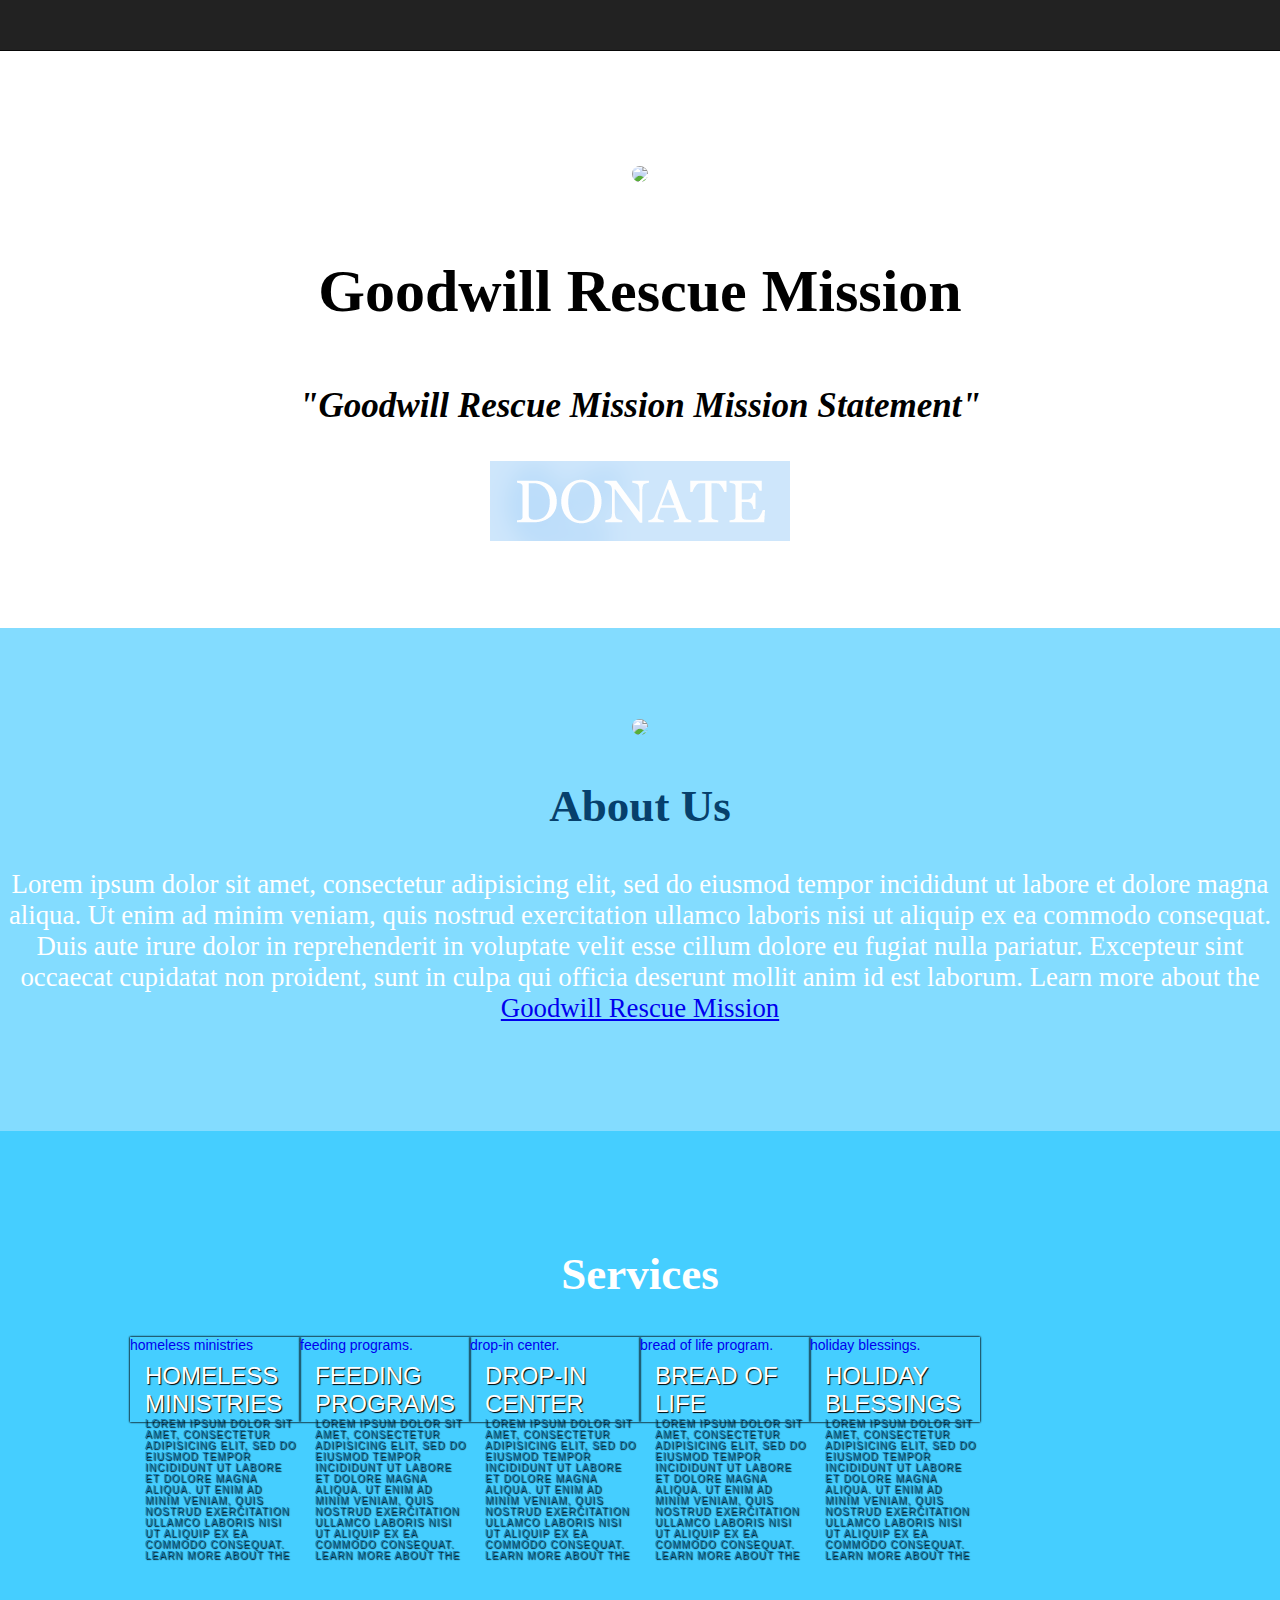
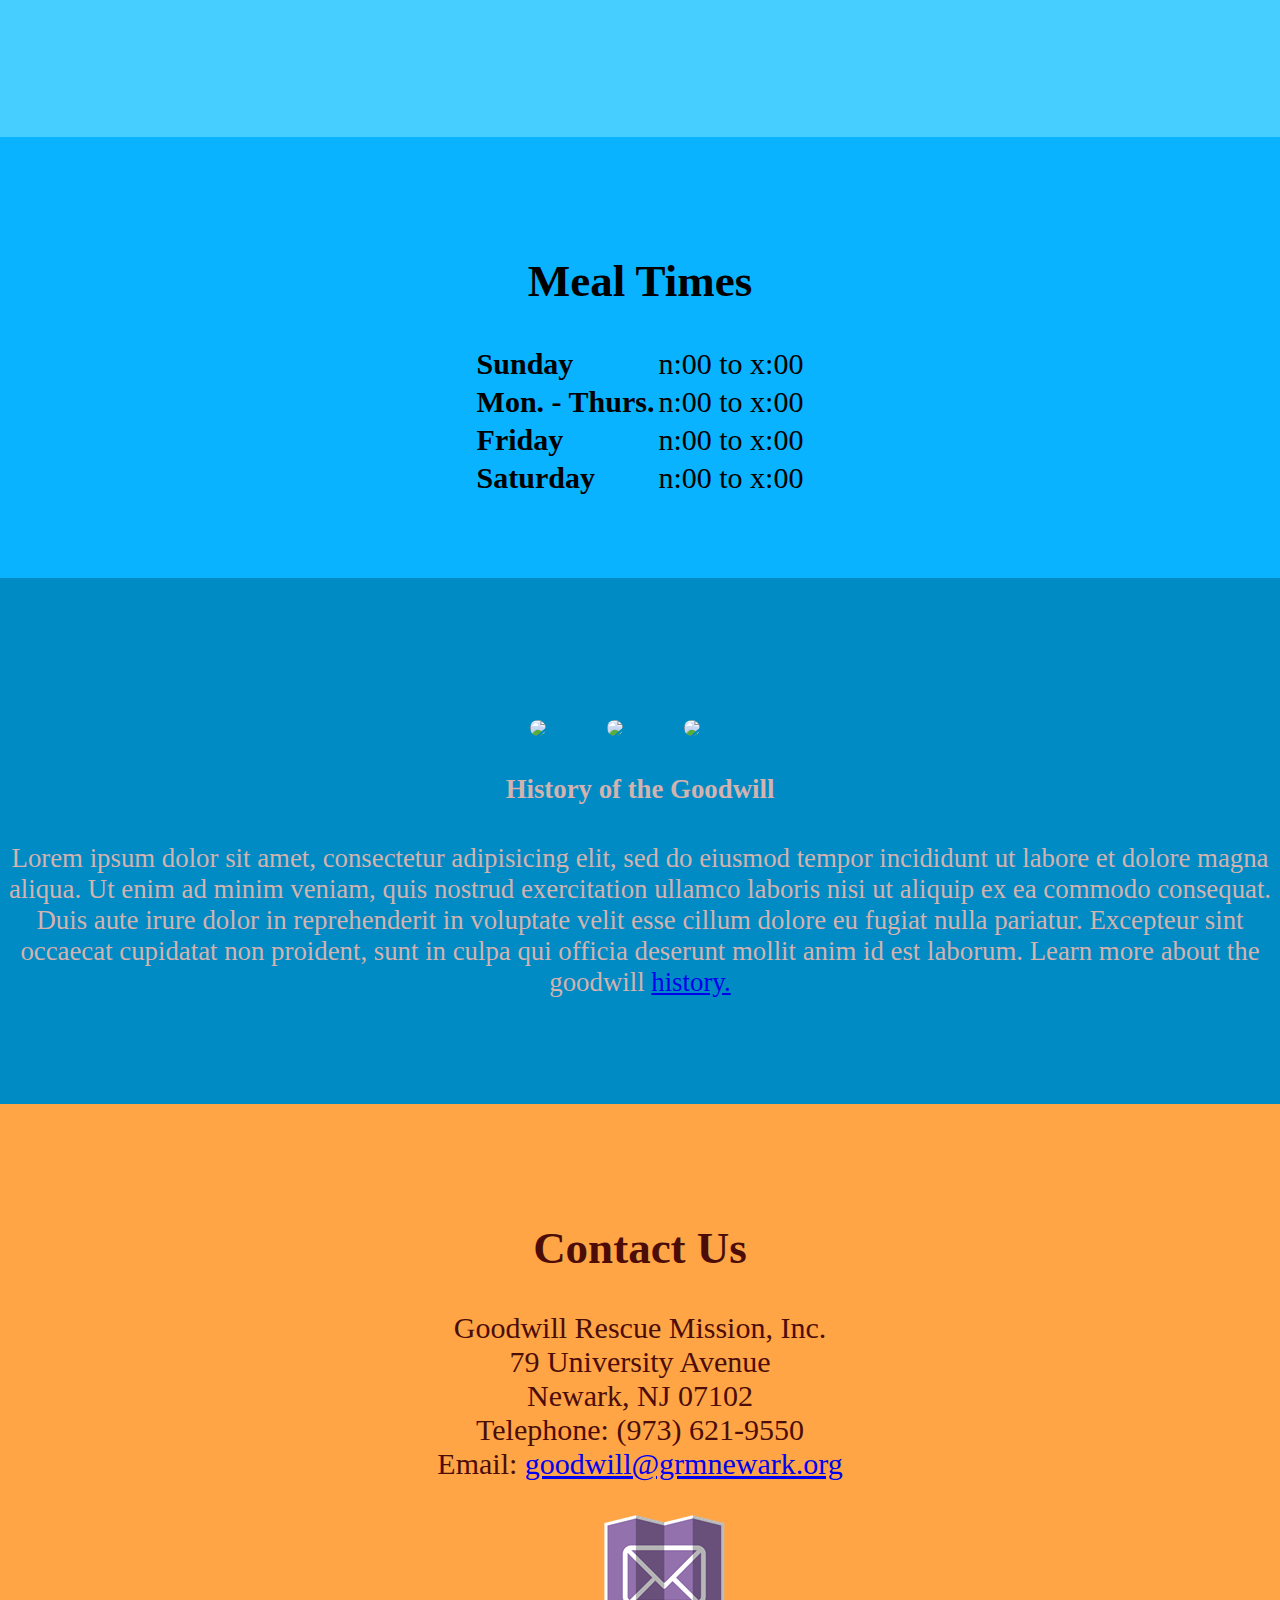
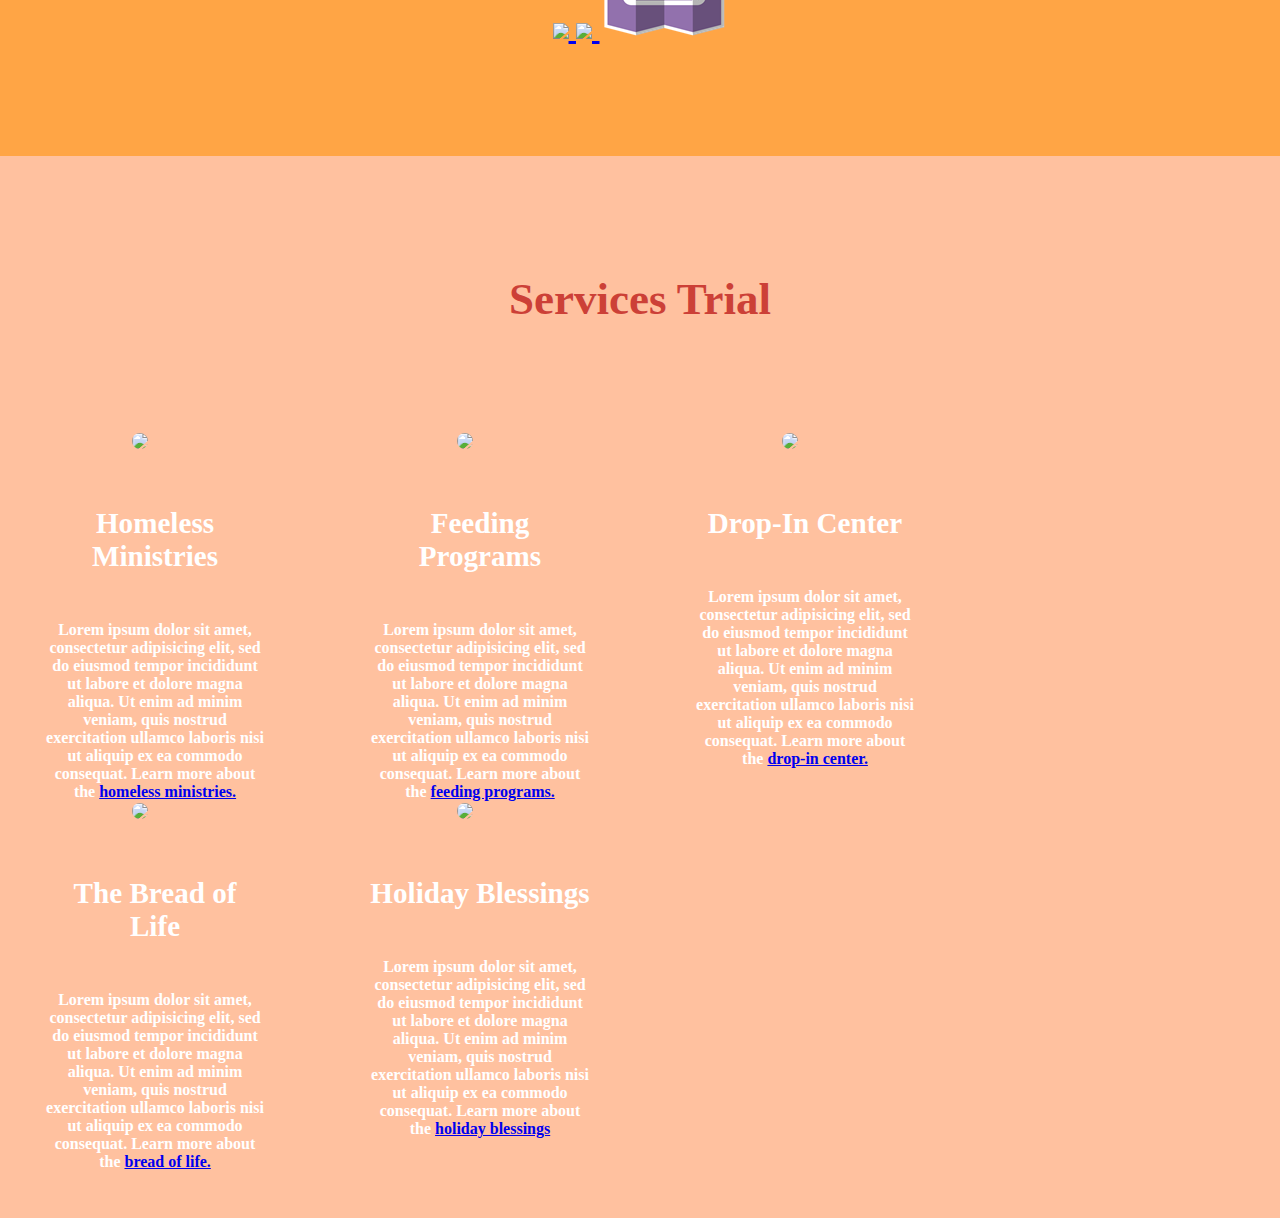
==== commit b64fb682: "Updated files August 12th" ====
--- a/newTestingSite/index.html
+++ b/newTestingSite/index.html
@@ -9,37 +9,29 @@
 
   <style>
 
-	body{
-		font-family: Georgia, Times New Roman, Times, serif;
-		font-size: 30px;
-		/*text-align: center;*/
-	}
-
-	.scrollblock {
-	position: relative;
-	margin: 0;
-	width: 100%;
-    color: white;
-    padding-top: 80px;
-    padding-bottom: 80px;
-}
-
-.block-title { background-color: #FFF; padding-bottom: 50px; color:black; text-align: center;}
-
-.block-title h2 { color: #000; }
+	body{ font-family: Tahoma, 'Times New Roman', times, serif; font-size: 30px; margin-right: auto; margin-left: auto;}
+
+	.scrollblock {position: relative; margin: 0; width: 100%; color: white; padding-top: 80px;padding-bottom: 80px;}
+
+.block-title { background-image: ; padding-bottom: 50px; color:black; text-align: center; }
+
+.block-title h1 {text-align: center;}
+
+.block-title h1 img {border-radius: 100%;}
+
+.block-title h2 { color: #000; text-align: center;}
 
 .block-title .meta { font-size: 16px; color: #999; }
 
 .block-title .meta a { font-size: 16px; color: #333; }
 
-.block-title img {border-radius: 100%;}
-
-.block-setup { background-color: #348fd4; text-align: center}
-
-.block-setup h2 { color: #06406c; }
+/*.block-title img  {opacity: 10%;}*/
+
+.block-setup { background-color: #83DCFF; text-align: center}
+
+.block-setup h2 { color: #06406c;}
 
 .block-setup p {font-size: 26.8px;}
-
 /*.block-setup h2 a { background: none; padding: 0; font-size: normal; }*/
 
 /*.block-setup a { color: #FFF; font-size: 40px; font-weight: normal;font-style: normal; background-color: #06406c; padding: 10px 15px; border-radius: 10px; text-decoration: none; }*/
@@ -48,7 +40,7 @@
 
 .block-setup img {border-radius: 100%}
 
-.block-create { background-color: #06406c; padding-bottom: 400px;}
+.block-create { background-color: #45CEFF; padding-bottom: 400px;}
 
 .block-create h2 { color: #FFF; text-align: center;}
 
@@ -56,16 +48,7 @@
 
 .block-create code { background-color: #000; color: #FFF;}
 
-ul.sdt_menu{
-    margin:0;
-    padding:0;
-    list-style: none;
-    font-family:"Myriad Pro", "Trebuchet MS", sans-serif;
-    font-size:14px;
-    width:1020px;
-    margin-right: auto;
-    margin-left: auto;
-}
+ul.sdt_menu{margin: 0; padding: 0; list-style: none; font-family:"Myriad Pro", "Trebuchet MS", sans-serif; font-size:14px; width:1020px; margin-right: auto; margin-left: auto;}
 
 ul.sdt_menu a{
     text-decoration:none;
@@ -179,32 +162,13 @@
     color:#fff;
 }
 
-
-
-/*.services {background-color: #005555; padding: 0px; margin: 0px; list-style: none; height: 50px; text-decoration: none;}
-
-.services li {float: left;}
-
-.services li a {padding: 9px 30px; display: block; color: #FFF; text-decoration: none; font-family: arial, verdana, 'sans-serif'; font-size: 24px;}*/
-
-        /*Sub Menu */
-
-/*.services ul {position: absolute; left: -9999px; top: -9999px; list-style: none;}
-
-.services li:hover {position: relative; background-color: #5FD367;}
-
-.services li:hover ul {left: 0px; top: 30px; background-color: #5FD367; padding: 0px;}
-
-.services li:hover ul li a {padding: 10px; display: block; width: 200px; text-indent: 16px; background-color: #5FD367;}
-.services li:hover ul li a:hover {background-color: #005555;}*/
-
-.block-checkout { background-color: #FFF; }
+.block-checkout { background-color: #09B3FF; }
 
 .block-checkout h2 { color: #000; text-align: center;}
 
 .block-checkout table {color: #000; margin-right: auto; margin-left: auto; text-align: left;}
 
-.block-trees { background-color: #4c0d09; }
+.block-trees { background-color: #008BC4; }
 
 .block-trees h2 { color: #d3b2af; text-align: center;}
 
@@ -212,13 +176,49 @@
 
 .block-trees code { color: #000; background-color: white; }
 
-.block-add { background-color: #cc4037; }
+.block-trees img {border-radius: 100%; margin-right: 50px; position: relative;}
+
+.block-add { background-color: #FFA545; }
 
 .block-add h2, .block-add p { color: #4c0d09; text-align: center;}
 
-.block-remote { background-color: #ffc19f; }
-
-.block-remote h2 { color: #cc4037; }
+.block-remote {background-color: #ffc19f; padding-bottom: 800px;}
+
+.block-remote h2 {color: #cc4037; text-align: center;}
+
+.block-remote h3 {text-align: center; padding-top: 20px;}
+
+.block-remote figure {font-style: normal;}
+
+.block-remote .text {font-size: 16px;}
+
+.block-remote .servicehovers, #homelessMinistries, #feedingPrograms, #drop-in, #bread, #holiday {width: 220px; height: 300px;}
+
+.block-remote #homelessMinistries {float: left; padding-right: 20px; padding-left: 5px;}
+
+.block-remote #feedingPrograms {float: left; padding-right: 20px; padding-left: 5px;}
+
+.block-remote #drop-in {float: left; padding-right: 20px; padding-left: 5px;}
+
+.block-remote #bread {float: left; padding-right: 20px; padding-left: 5px;}
+
+.block-remote #holiday {float: left; padding-right: 20px; padding-left: 5px;}
+
+
+/*THE BEGINNING OF THE SERVICES DIV MENU*/
+
+/*.block-remote figure figcaption div {width: 300; height: 100; ; transition: width  3s;}
+
+.block-remote figure figcaption div p {display: none; line-height: 1.5px;}
+
+.block-remote figure figcaption div:hover {width: 80%; height: 100%; padding: 10px;}
+
+.block-remote figure figcaption div:hover p {display: block;}
+
+.text {font-size: 12px}*/
+
+
+.block-remote img {border-radius: 100%; margin-right: 30px;}
 
 .block-branching { background-color: #000; }
 
@@ -309,13 +309,17 @@
 
     <div class="scrollblock block-title">
 
+        <h1>
+
         <img src="http://placehold.it/210X210" />
 
-        <h1>Goodwill Rescue Mission</h1>
+        <p>Goodwill Rescue Mission</p>
+
+        </h1>
 
         <h3><em>"Goodwill Rescue Mission Mission Statement"</em></h3>
 
-        <p><a href="http://www.grmnewark.org/donate.asp">DONATE</a></p>
+        <p><a href="http://www.grmnewark.org/donate.asp"><img src="images/donateButton.png" /></a></p>
 
     </div>
 
@@ -368,42 +372,72 @@
         </ul>-->
 
             <ul id="sdt_menu" class="sdt_menu">
+
                 <li>
+
                     <a href="#">
+
                         <img src="http://placehold.it/170X170" />
+
                         <span class="sdt_active"></span>
+
                         <span class="sdt_wrap">
+
                             <span class="sdt_link">Homeless Ministries</span>
+
                             <span class="sdt_descr">Lorem ipsum dolor sit amet, consectetur adipisicing elit, sed do eiusmod
                             tempor incididunt ut labore et dolore magna aliqua. Ut enim ad minim veniam,
                             quis nostrud exercitation ullamco laboris nisi ut aliquip ex ea commodo
                             consequat. Learn more about the <a href="http://www.grmnewark.org/programs/emergency.asp">homeless ministries</a></span>
+
                         </span>
+
                     </a>
+
                 </li>
+
                 <li>
+
                     <a href="#">
+
                         <img src="http://placehold.it/170X170" />
+
                         <span class="sdt_active"></span>
+
                         <span class="sdt_wrap">
+
                             <span class="sdt_link">Feeding Programs</span>
+
                             <span class="sdt_descr">Lorem ipsum dolor sit amet, consectetur adipisicing elit, sed do eiusmod
                             tempor incididunt ut labore et dolore magna aliqua. Ut enim ad minim veniam,
                             quis nostrud exercitation ullamco laboris nisi ut aliquip ex ea commodo
                             consequat. Learn more about the <a href="http://www.grmnewark.org/programs/emergency.asp">feeding programs.</a></span>
+
                         </span>
+
                     </a>
+
                     <div class="sdt_box">
+
                             <a href="#">Websites</a>
+
                             <a href="#">Illustrations</a>
+
                             <a href="#">Photography</a>
+
                     </div>
                 </li>
+
                 <li>
+
                     <a href="#">
+
                         <img src="http://placehold.it/170X170" />
+
                         <span class="sdt_active"></span>
+
                         <span class="sdt_wrap">
+
                             <span class="sdt_link">Drop-In Center</span>
                             <span class="sdt_descr">Lorem ipsum dolor sit amet, consectetur adipisicing elit, sed do eiusmod
                             tempor incididunt ut labore et dolore magna aliqua. Ut enim ad minim veniam,
@@ -436,23 +470,15 @@
                             quis nostrud exercitation ullamco laboris nisi ut aliquip ex ea commodo
                             consequat. Learn more about the <a href="http://www.grmnewark.org/programs/community.asp">holiday blessings.</a></span>
                         </span>
+
                     </a>
+
+                </li>               
+            
+                    </div>
+
                 </li>
-                <!--<li>
-                    <a href="#">
-                        <img src="images/6.jpg" alt=""/>
-                        <span class="sdt_active"></span>
-                        <span class="sdt_wrap">
-                            <span class="sdt_link">Projects</span>
-                            <span class="sdt_descr">I like to code</span>
-                        </span>
-                    </a>
-                    <div class="sdt_box">
-                        <a href="#">Job Board Website</a>
-                        <a href="#">Shopping Cart</a>
-                        <a href="#">Interactive Maps</a>-->
-                    </div>
-                </li>
+
             </ul>
 
 
@@ -522,7 +548,7 @@
 
         <img src="http://placehold.it/200X200" />
 
-        <p id="">History</p>
+        <p id="">History of the Goodwill</p>
 
         </h2>
 
@@ -557,7 +583,27 @@
 
         </p>
 
-        <p>facebook, youtube, email, links</P>
+        <p>
+
+            <a href="https://www.facebook.com/pages/Goodwill-Rescue-Mission/19099954432">
+
+                <img src="images/facebook.png" />
+
+            </a>
+
+            <a href="https://www.youtube.com/channel/UCPPK96G7aF5SuqBaa0tilNQ">
+
+                <img src="images/youtube.png" />
+
+            </a>
+
+            <a href="mailto:goodwill@grmnewark.org">
+            
+                <img src="images/email.png" />
+
+            </a>
+
+        </p>
 
 
     </div>
@@ -571,91 +617,112 @@
 
 
     <div class="scrollblock block-remote">
-        <h2>pushing changes</h2>
-  
-
+
+        <h2>Services Trial</h2>
+    
+        <h3>
+
+            <figure id="homelessMinistries">
+
+                <img src="http://placehold.it/160X160" />
+
+
+                <figcaption>
+
+                    <div class="servicehovers">
+
+                        <h5>Homeless Ministries</h5>
+
+                        <p class="text">Lorem ipsum dolor sit amet, consectetur adipisicing elit, sed do eiusmod tempor incididunt ut labore et dolore magna aliqua. Ut enim ad minim veniam, quis nostrud exercitation ullamco laboris nisi ut aliquip ex ea commodo consequat. Learn more about the <a href="http://www.grmnewark.org/programs/emergency.asp">homeless ministries.</a></p>
+
+                    </div>
+
+                </figcaption>
+
+            </figure>
+
+            <figure id="feedingPrograms">
+
+                <img src="http://placehold.it/160X160" />
+
+                <figcaption>
+
+                    <div class="servicehovers">
+
+                        <h5>Feeding Programs</h5>
+
+                        <p class="text">Lorem ipsum dolor sit amet, consectetur adipisicing elit, sed do eiusmod
+                        tempor incididunt ut labore et dolore magna aliqua. Ut enim ad minim veniam, quis nostrud exercitation ullamco laboris nisi ut aliquip ex ea commodo consequat. Learn more about the <a href="http://www.grmnewark.org/programs/emergency.asp">feeding programs.</a></p>
+
+                    </div>
+
+                </figcaption>
+
+            </figure>
+
+            <figure id="drop-in">
+
+                <img src="http://placehold.it/160X160" />
+
+                <figcaption>
+
+                    <div class="servicehovers">
+
+                        <h5>Drop-In Center</h5>
+
+                        <p class="text">Lorem ipsum dolor sit amet, consectetur adipisicing elit, sed do eiusmod
+                        tempor incididunt ut labore et dolore magna aliqua. Ut enim ad minim veniam, quis nostrud exercitation ullamco laboris nisi ut aliquip ex ea commodo consequat. Learn more about the <a href="http://www.grmnewark.org/programs/emergency.asp">drop-in center.</a></p>
+
+                    </div>
+
+                </figcaption>
+
+            </figure>
+
+            <figure id="bread">
+
+                <img src="http://placehold.it/160X160" />
+
+                <figcaption>
+
+                    <div class="servicehovers">
+
+                        <h5>The Bread of Life</h5>
+
+                        <p class="text">Lorem ipsum dolor sit amet, consectetur adipisicing elit, sed do eiusmod
+                        tempor incididunt ut labore et dolore magna aliqua. Ut enim ad minim veniam, quis nostrud exercitation ullamco laboris nisi ut aliquip ex ea commodo consequat. Learn more about the <a href="http://www.grmnewark.org/programs/community.asp">bread of life.</a></p>
+
+                    </div>
+
+                </figcaption>
+
+            </figure>
+
+            <figure id="holiday">
+
+                <img src="http://placehold.it/160X160" />
+
+                <figcaption>
+
+                    <div class="servicehovers">
+
+                        <h5>Holiday Blessings</h5>
+
+                        <p class="text">Lorem ipsum dolor sit amet, consectetur adipisicing elit, sed do eiusmod
+                        tempor incididunt ut labore et dolore magna aliqua. Ut enim ad minim veniam, quis nostrud exercitation ullamco laboris nisi ut aliquip ex ea commodo consequat. Learn more about the <a href="http://www.grmnewark.org/programs/community.asp">holiday blessings</a></p>
+
+                    </div>
+
+                </figcaption>
+
+            </figure>
+
+        </h3>
 
     </div>
 
 
 
-
-
-
-
-
-    <div class="scrollblock block-branching">
-        <h2>branching</h2>
-
-
-    </div>
-
-    
-
-
-
-
-
-
-    <div class="scrollblock block-merging">
-        <h2>update &amp; merge</h2>
-     
-
-    </div>
-
-
-
-    
-
-
-
-    <div class="scrollblock block-log">
-        <h2>log</h2>
-
-
-
-    </div>
-
-
-
-
-
-   
-
-
-
-
-    <div class="scrollblock block-checkout-replace">
-        <h2>replace local changes</h2>
- 
-
-    </div>
-
-
-
-
-
-
-
-
-
-    <div class="scrollblock block-resources">
-        <h2>links & resources</h2>
-
-    </div>
-
-
-
-
-
-
-
-
-
-    <div class="scrollblock block-comments">
-        <h2>Comments</h2>
-    
-    </div>
        <!-- The JavaScript -->
         <script type="text/javascript" src="http://ajax.googleapis.com/ajax/libs/jquery/1.4.2/jquery.min.js"></script>
         <script type="text/javascript" src="jquery.easing.1.3.js"></script>
@@ -713,7 +780,9 @@
                          .stop(true)
                          .animate({'top':'25px'},500);
                 });
+
             });
+
         </script>
 
 </body>
